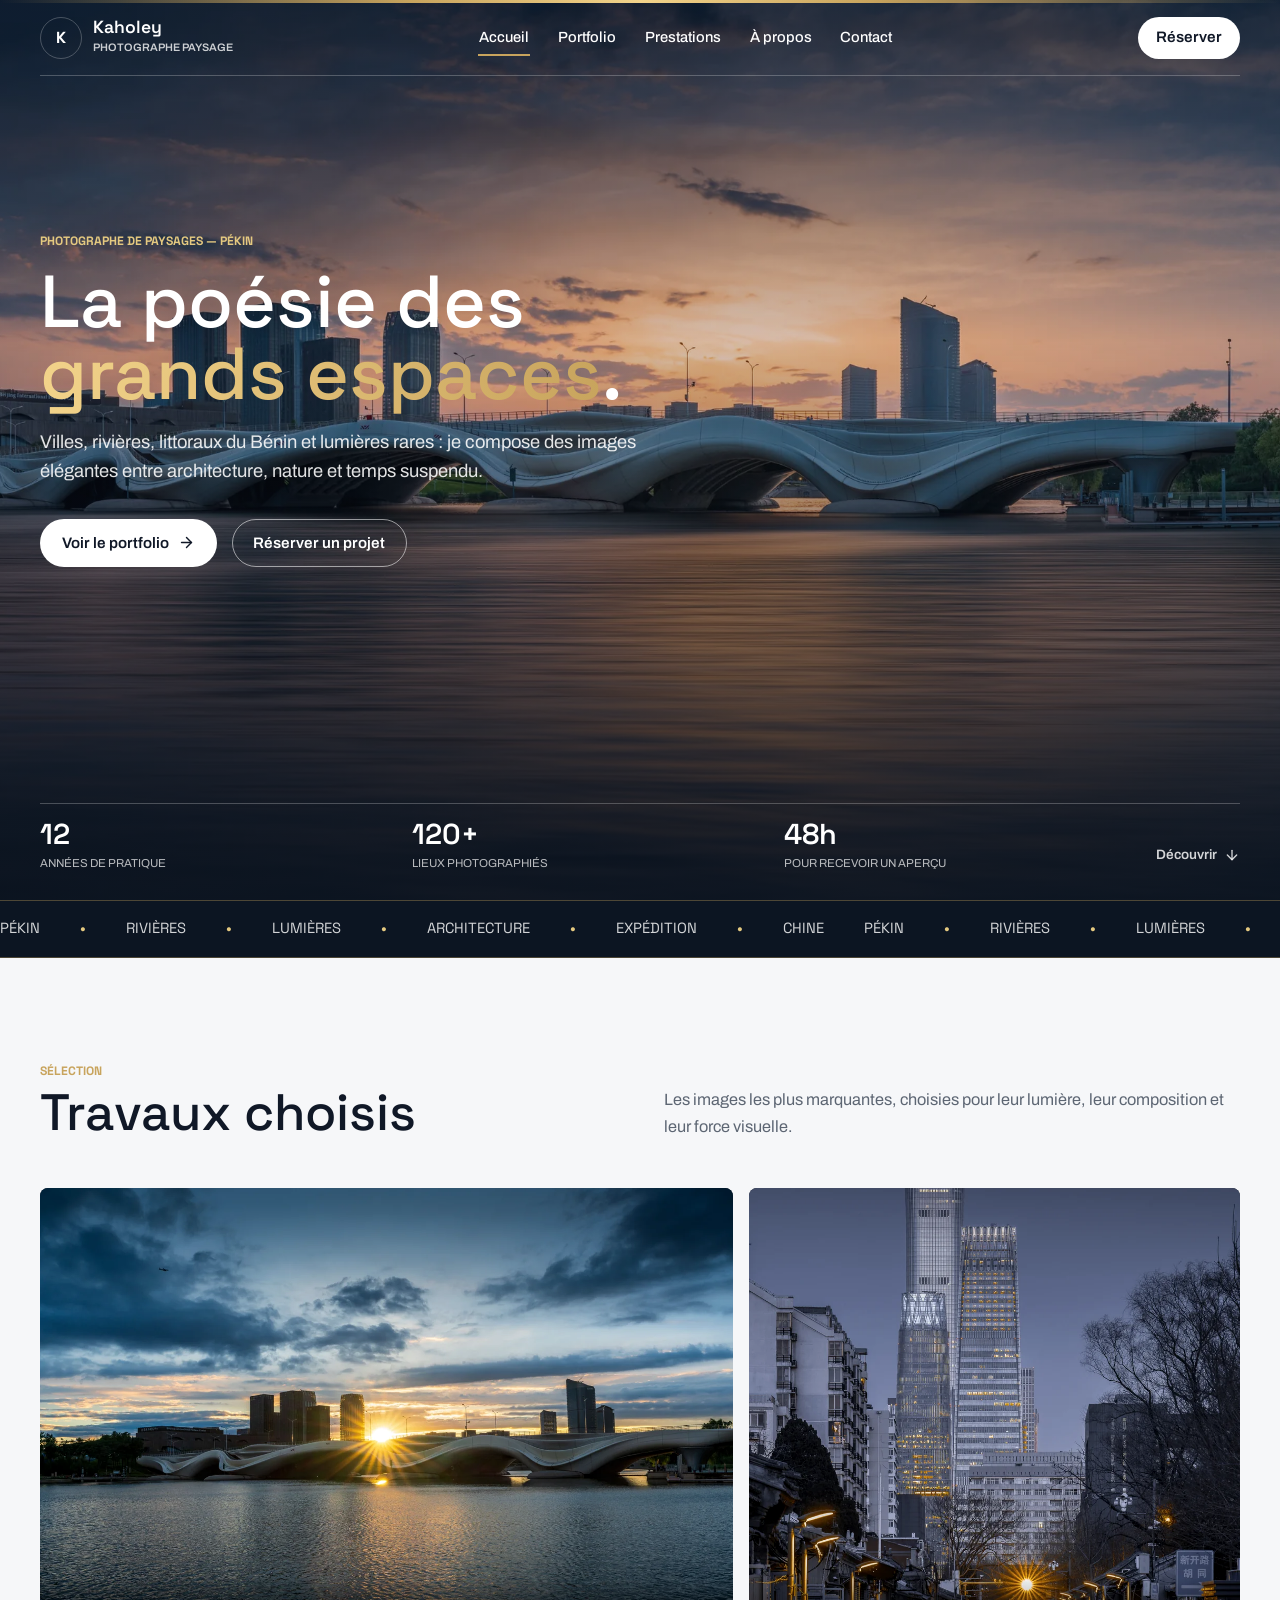
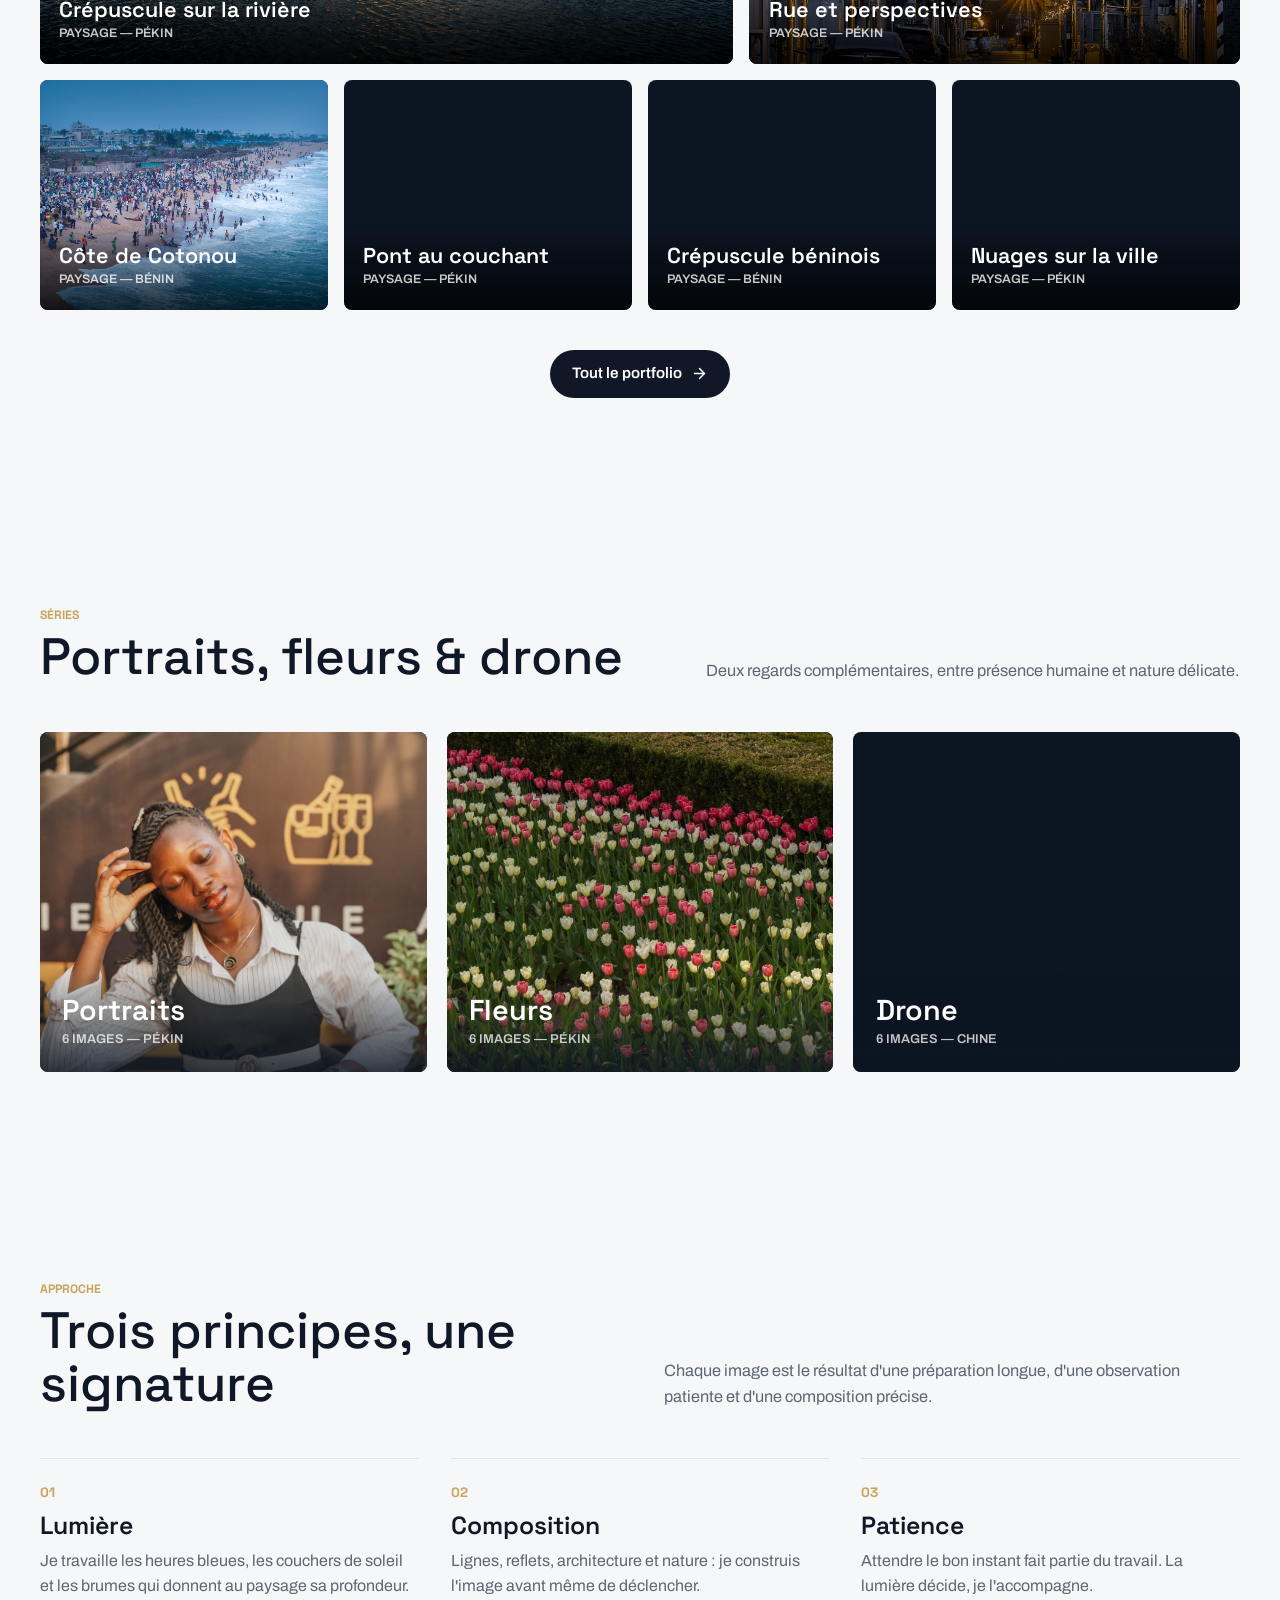
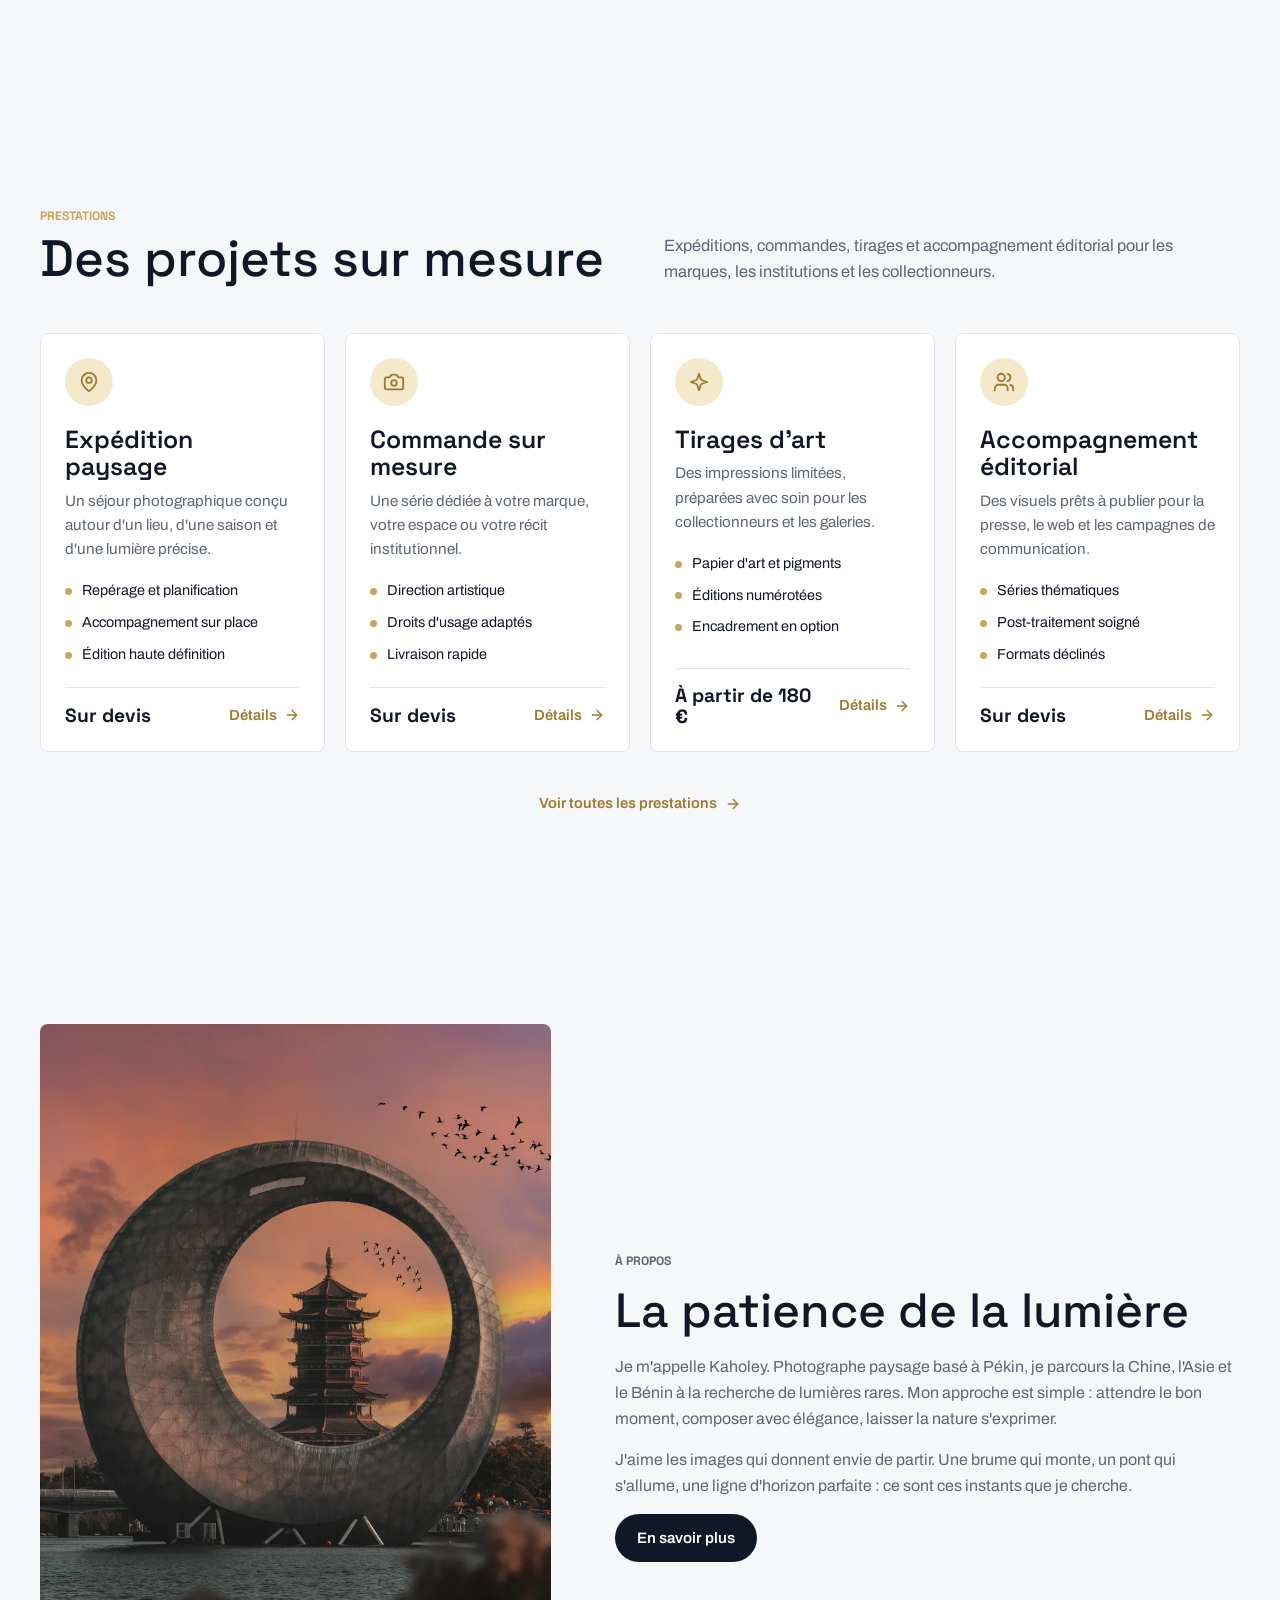
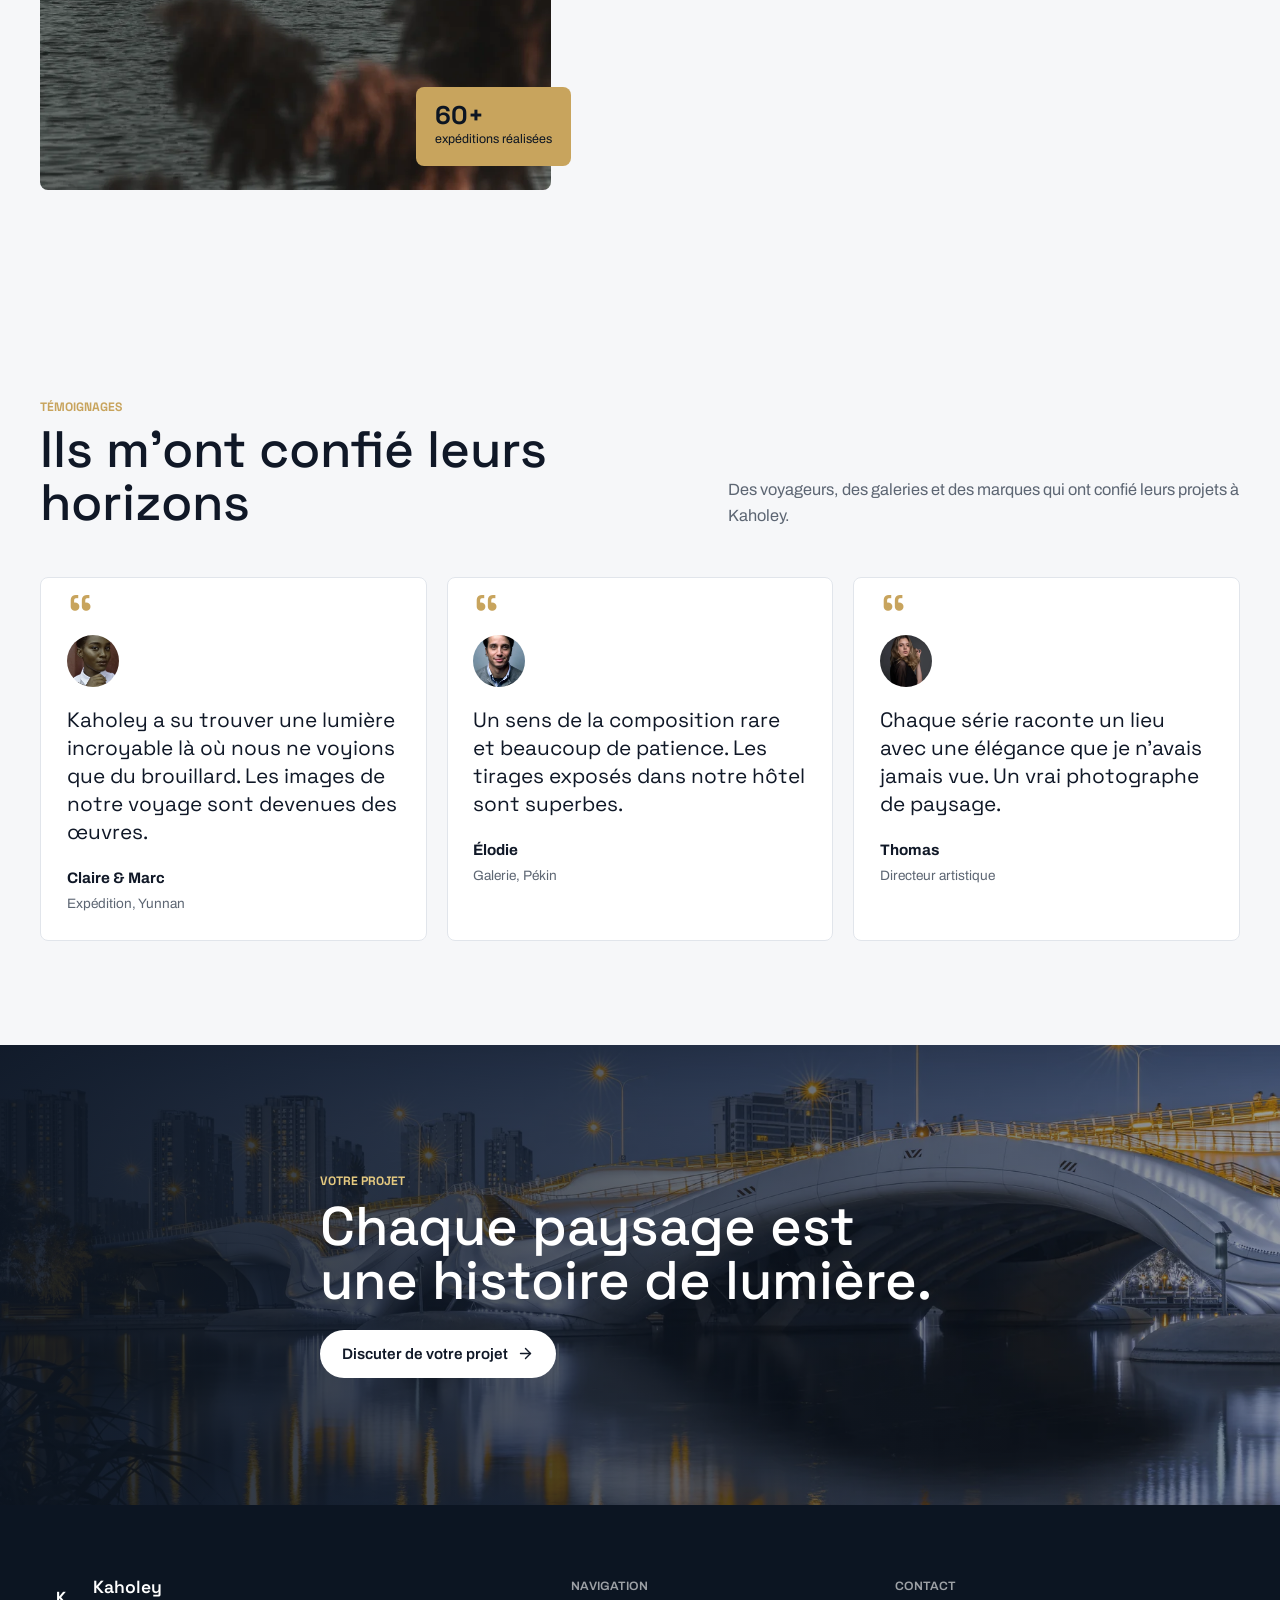
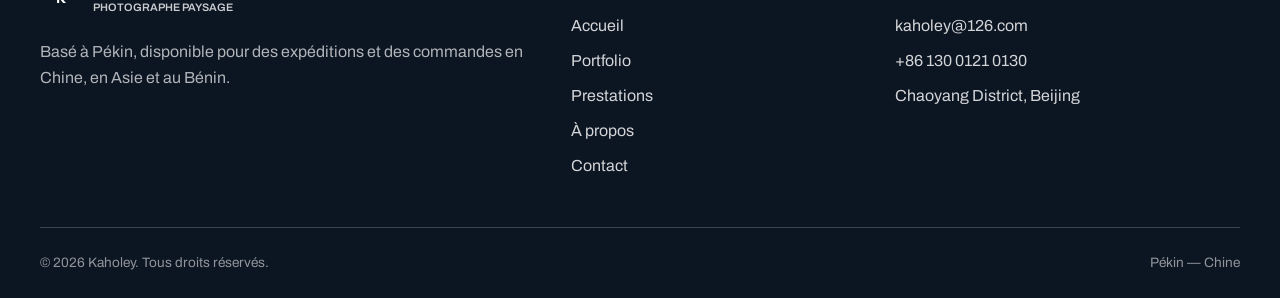
==== index.html @ 2dc23065 "Initial commit: site portfolio Kaholey" ====
<!doctype html>
<html lang="fr">
<head>
  <meta charset="utf-8">
  <meta name="viewport" content="width=device-width, initial-scale=1">
  <meta name="theme-color" content="#121211">
  <title>Kaholey — Photographe | Paysages, portraits, fleurs &amp; drone</title>
  <meta name="description" content="Portfolio de Kaholey, photographe paysage basé à Pékin : villes, rivières, littoraux du Bénin et lumières rares.">
  <meta property="og:title" content="Kaholey — Photographe paysage">
  <meta property="og:description" content="Villes, rivières, ponts et grands espaces : une approche élégante et moderne du paysage.">
  <meta property="og:type" content="website">
  <meta property="og:url" content="https://kaholey.netlify.app/">
  <meta property="og:image" content="assets/images/kaholey-hero.webp">
  <link rel="canonical" href="https://kaholey.netlify.app/">
  <link rel="icon" href="assets/favicon.svg" type="image/svg+xml">
  <link rel="preconnect" href="https://fonts.googleapis.com">
  <link rel="preconnect" href="https://fonts.gstatic.com" crossorigin>
  <link href="https://fonts.googleapis.com/css2?family=Archivo:wght@400;500;600;700&amp;family=Space+Grotesk:wght@400;500;600;700&amp;display=swap" rel="stylesheet">
  <link rel="stylesheet" href="css/style.css">
  <script src="js/main.js" defer></script>
  <script type="application/ld+json">
  {
    "@context": "https://schema.org",
    "@type": "Person",
    "name": "Kaholey",
    "url": "https://kaholey.netlify.app/",
    "jobTitle": "Photographe paysage",
    "email": "kaholey@126.com",
    "address": {
      "@type": "PostalAddress",
      "addressLocality": "Beijing",
      "addressCountry": "CN"
    }
  }
  </script>
</head>
<body>
  <a class="skip-link" href="#contenu">Aller au contenu</a>

  <header class="site-header" id="site-header">
    <div class="container header-inner">
      <a class="brand" href="index.html" aria-label="Kaholey, retour à l'accueil">
        <span class="brand-mark" aria-hidden="true">K</span>
        <span class="brand-text">
          <strong>Kaholey</strong>
          <small>Photographe paysage</small>
        </span>
      </a>
      <nav class="site-nav" id="site-nav" aria-label="Navigation principale">
        <a href="index.html" class="is-active" aria-current="page">Accueil</a>
        <a href="portfolio.html">Portfolio</a>
        <a href="services.html">Prestations</a>
        <a href="a-propos.html">À propos</a>
        <a href="contact.html">Contact</a>
      </nav>
      <div class="header-actions">
        <a class="btn btn-light btn-small header-cta" href="contact.html">Réserver</a>
        <button class="nav-toggle" id="nav-toggle" aria-expanded="false" aria-controls="site-nav" aria-label="Ouvrir le menu">
          <svg class="icon icon-menu" aria-hidden="true"><use href="assets/icons.svg#icon-menu"></use></svg>
          <svg class="icon icon-close" aria-hidden="true"><use href="assets/icons.svg#icon-close"></use></svg>
        </button>
      </div>
    </div>
  </header>

  <main id="contenu">
    <section class="hero" id="accueil" aria-labelledby="hero-title">
      <div class="hero-media">
        <img src="assets/images/kaholey-hero.webp" alt="Panorama de Pékin au coucher du soleil" width="2400" height="1274" fetchpriority="high">
      </div>
      <div class="hero-scrim" aria-hidden="true"></div>
      <div class="container hero-content">
        <p class="eyebrow eyebrow-light">Photographe de paysages — Pékin</p>
        <h1 id="hero-title">La poésie des <em><span id="hero-rotator">grands espaces</span></em>.</h1>
        <p class="hero-lead">Villes, rivières, littoraux du Bénin et lumières rares : je compose des images élégantes entre architecture, nature et temps suspendu.</p>
        <div class="hero-actions">
          <a class="btn btn-light" href="portfolio.html">
            Voir le portfolio
            <svg class="icon" aria-hidden="true"><use href="assets/icons.svg#icon-arrow-right"></use></svg>
          </a>
          <a class="btn btn-ghost" href="contact.html">Réserver un projet</a>
        </div>
      </div>
      <div class="hero-footer container">
        <div class="hero-stat">
          <strong data-count="12">12</strong>
          <span>années de pratique</span>
        </div>
        <div class="hero-stat">
          <strong data-count="120" data-suffix="+">120+</strong>
          <span>lieux photographiés</span>
        </div>
        <div class="hero-stat">
          <strong data-count="48" data-suffix="h">48h</strong>
          <span>pour recevoir un aperçu</span>
        </div>
        <a class="hero-scroll" href="#selection">
          Découvrir
          <svg class="icon" aria-hidden="true"><use href="assets/icons.svg#icon-arrow-down"></use></svg>
        </a>
      </div>
    </section>

    <section class="marquee" aria-hidden="true">
      <div class="marquee-track">
        <span>Pékin <b>•</b> Rivières <b>•</b> Lumières <b>•</b> Architecture <b>•</b> Expédition <b>•</b> Chine</span>
        <span>Pékin <b>•</b> Rivières <b>•</b> Lumières <b>•</b> Architecture <b>•</b> Expédition <b>•</b> Chine</span>
      </div>
    </section>

    <section class="section" id="selection" aria-labelledby="selection-title">
      <div class="container section-head" data-reveal>
        <div>
          <p class="eyebrow">Sélection</p>
          <h2 id="selection-title">Travaux choisis</h2>
        </div>
        <p class="section-intro">Les images les plus marquantes, choisies pour leur lumière, leur composition et leur force visuelle.</p>
      </div>
      <div class="container home-gallery" data-reveal>
        <a class="home-gallery-card home-gallery-card--wide" href="portfolio.html">
          <img src="assets/images/kaholey-01.webp" alt="Rivière de Pékin au coucher du soleil" width="1400" height="933" loading="lazy" decoding="async">
          <span class="featured-overlay">
            <strong>Crépuscule sur la rivière</strong>
            <small>Paysage — Pékin</small>
          </span>
        </a>
        <a class="home-gallery-card home-gallery-card--tall" href="portfolio.html">
          <img src="assets/images/kaholey-11.webp" alt="Rue de Pékin avec perspectives verticales" width="933" height="1400" loading="lazy" decoding="async">
          <span class="featured-overlay">
            <strong>Rue et perspectives</strong>
            <small>Paysage — Pékin</small>
          </span>
        </a>
        <a class="home-gallery-card home-gallery-card--half" href="portfolio.html">
          <img src="assets/images/benin-01.webp" alt="Côte de Cotonou vue du ciel" width="1600" height="900" loading="lazy" decoding="async">
          <span class="featured-overlay">
            <strong>Côte de Cotonou</strong>
            <small>Paysage — Bénin</small>
          </span>
        </a>
        <a class="home-gallery-card home-gallery-card--half" href="portfolio.html">
          <img src="assets/images/kaholey-04.webp" alt="Pont au-dessus de l'eau au couchant" width="1400" height="823" loading="lazy" decoding="async">
          <span class="featured-overlay">
            <strong>Pont au couchant</strong>
            <small>Paysage — Pékin</small>
          </span>
        </a>
        <a class="home-gallery-card home-gallery-card--half" href="portfolio.html">
          <img src="assets/images/benin-03.webp" alt="Crépuscule doré au-dessus du Bénin" width="1400" height="1048" loading="lazy" decoding="async">
          <span class="featured-overlay">
            <strong>Crépuscule béninois</strong>
            <small>Paysage — Bénin</small>
          </span>
        </a>
        <a class="home-gallery-card home-gallery-card--half" href="portfolio.html">
          <img src="assets/images/kaholey-03.webp" alt="Gratte-ciel et ciel nuageux à Pékin" width="1400" height="788" loading="lazy" decoding="async">
          <span class="featured-overlay">
            <strong>Nuages sur la ville</strong>
            <small>Paysage — Pékin</small>
          </span>
        </a>
      </div>
      <div class="container section-cta" data-reveal>
        <a class="btn btn-dark" href="portfolio.html">
          Tout le portfolio
          <svg class="icon" aria-hidden="true"><use href="assets/icons.svg#icon-arrow-right"></use></svg>
        </a>
      </div>
    </section>

    <section class="section" aria-labelledby="series-title">
      <div class="container section-head" data-reveal>
        <div>
          <p class="eyebrow">Séries</p>
          <h2 id="series-title">Portraits, fleurs &amp; drone</h2>
        </div>
        <p class="section-intro">Deux regards complémentaires, entre présence humaine et nature délicate.</p>
      </div>
      <div class="container series-grid" data-reveal>
        <a class="series-card" href="portfolio.html?filter=portrait">
          <img src="assets/images/portrait-01.webp" alt="Portrait féminin dans une lumière dorée" width="800" height="1200" loading="lazy" decoding="async">
          <span class="series-overlay">
            <strong>Portraits</strong>
            <small>6 images — Pékin</small>
          </span>
        </a>
        <a class="series-card" href="portfolio.html?filter=fleur">
          <img src="assets/images/fleur-01.webp" alt="Fleur en contre-jour dans une lumière chaude" width="1400" height="933" loading="lazy" decoding="async">
          <span class="series-overlay">
            <strong>Fleurs</strong>
            <small>6 images — Pékin</small>
          </span>
        </a>
        <a class="series-card" href="portfolio.html?filter=drone">
          <img src="assets/images/drone-01.webp" alt="Vue aérienne d'une ville chinoise" width="1800" height="900" loading="lazy" decoding="async">
          <span class="series-overlay">
            <strong>Drone</strong>
            <small>6 images — Chine</small>
          </span>
        </a>
      </div>
    </section>

    <section class="section" aria-labelledby="approach-title">
      <div class="container section-head" data-reveal>
        <div>
          <p class="eyebrow">Approche</p>
          <h2 id="approach-title">Trois principes, une signature</h2>
        </div>
        <p class="section-intro">Chaque image est le résultat d'une préparation longue, d'une observation patiente et d'une composition précise.</p>
      </div>
      <div class="container principles-grid" data-reveal>
        <article class="principle">
          <span>01</span>
          <h3>Lumière</h3>
          <p>Je travaille les heures bleues, les couchers de soleil et les brumes qui donnent au paysage sa profondeur.</p>
        </article>
        <article class="principle">
          <span>02</span>
          <h3>Composition</h3>
          <p>Lignes, reflets, architecture et nature : je construis l'image avant même de déclencher.</p>
        </article>
        <article class="principle">
          <span>03</span>
          <h3>Patience</h3>
          <p>Attendre le bon instant fait partie du travail. La lumière décide, je l'accompagne.</p>
        </article>
      </div>
    </section>

    <section class="section" id="services" aria-labelledby="services-title">
      <div class="container section-head" data-reveal>
        <div>
          <p class="eyebrow">Prestations</p>
          <h2 id="services-title">Des projets sur mesure</h2>
        </div>
        <p class="section-intro">Expéditions, commandes, tirages et accompagnement éditorial pour les marques, les institutions et les collectionneurs.</p>
      </div>
      <div class="container service-grid" data-reveal>
        <article class="service-card">
          <div class="service-icon" aria-hidden="true">
            <svg class="icon"><use href="assets/icons.svg#icon-map-pin"></use></svg>
          </div>
          <h3>Expédition paysage</h3>
          <p>Un séjour photographique conçu autour d'un lieu, d'une saison et d'une lumière précise.</p>
          <ul class="service-list">
            <li>Repérage et planification</li>
            <li>Accompagnement sur place</li>
            <li>Édition haute définition</li>
          </ul>
          <div class="service-footer">
            <span class="service-price"><strong>Sur devis</strong></span>
            <a class="text-link" href="services.html">Détails <svg class="icon" aria-hidden="true"><use href="assets/icons.svg#icon-arrow-right"></use></svg></a>
          </div>
        </article>
        <article class="service-card">
          <div class="service-icon" aria-hidden="true">
            <svg class="icon"><use href="assets/icons.svg#icon-camera"></use></svg>
          </div>
          <h3>Commande sur mesure</h3>
          <p>Une série dédiée à votre marque, votre espace ou votre récit institutionnel.</p>
          <ul class="service-list">
            <li>Direction artistique</li>
            <li>Droits d'usage adaptés</li>
            <li>Livraison rapide</li>
          </ul>
          <div class="service-footer">
            <span class="service-price"><strong>Sur devis</strong></span>
            <a class="text-link" href="services.html">Détails <svg class="icon" aria-hidden="true"><use href="assets/icons.svg#icon-arrow-right"></use></svg></a>
          </div>
        </article>
        <article class="service-card">
          <div class="service-icon" aria-hidden="true">
            <svg class="icon"><use href="assets/icons.svg#icon-sparkles"></use></svg>
          </div>
          <h3>Tirages d'art</h3>
          <p>Des impressions limitées, préparées avec soin pour les collectionneurs et les galeries.</p>
          <ul class="service-list">
            <li>Papier d'art et pigments</li>
            <li>Éditions numérotées</li>
            <li>Encadrement en option</li>
          </ul>
          <div class="service-footer">
            <span class="service-price"><strong>À partir de 180 €</strong></span>
            <a class="text-link" href="services.html">Détails <svg class="icon" aria-hidden="true"><use href="assets/icons.svg#icon-arrow-right"></use></svg></a>
          </div>
        </article>
        <article class="service-card">
          <div class="service-icon" aria-hidden="true">
            <svg class="icon"><use href="assets/icons.svg#icon-users"></use></svg>
          </div>
          <h3>Accompagnement éditorial</h3>
          <p>Des visuels prêts à publier pour la presse, le web et les campagnes de communication.</p>
          <ul class="service-list">
            <li>Séries thématiques</li>
            <li>Post-traitement soigné</li>
            <li>Formats déclinés</li>
          </ul>
          <div class="service-footer">
            <span class="service-price"><strong>Sur devis</strong></span>
            <a class="text-link" href="services.html">Détails <svg class="icon" aria-hidden="true"><use href="assets/icons.svg#icon-arrow-right"></use></svg></a>
          </div>
        </article>
      </div>
      <div class="container section-cta" data-reveal>
        <a class="text-link" href="services.html">Voir toutes les prestations <svg class="icon" aria-hidden="true"><use href="assets/icons.svg#icon-arrow-right"></use></svg></a>
      </div>
    </section>

    <section class="section" id="apropos" aria-labelledby="about-title">
      <div class="container about-grid">
        <div class="about-media" data-reveal>
          <img src="assets/images/kaholey-about.webp" alt="Ligne d'eau au coucher du soleil" width="800" height="1200" loading="lazy" decoding="async">
          <div class="about-badge">
            <strong data-count="60" data-suffix="+">60+</strong>
            <span>expéditions réalisées</span>
          </div>
        </div>
        <div class="about-copy" data-reveal>
          <p class="eyebrow">À propos</p>
          <h2 id="about-title">La patience de la lumière</h2>
          <p>Je m'appelle Kaholey. Photographe paysage basé à Pékin, je parcours la Chine, l'Asie et le Bénin à la recherche de lumières rares. Mon approche est simple : attendre le bon moment, composer avec élégance, laisser la nature s'exprimer.</p>
          <p>J'aime les images qui donnent envie de partir. Une brume qui monte, un pont qui s'allume, une ligne d'horizon parfaite : ce sont ces instants que je cherche.</p>
          <a class="btn btn-dark" href="a-propos.html">En savoir plus</a>
        </div>
      </div>
    </section>

    <section class="section" id="temoignages" aria-labelledby="testimonials-title">
      <div class="container section-head" data-reveal>
        <div>
          <p class="eyebrow">Témoignages</p>
          <h2 id="testimonials-title">Ils m'ont confié leurs horizons</h2>
        </div>
        <p class="section-intro">Des voyageurs, des galeries et des marques qui ont confié leurs projets à Kaholey.</p>
      </div>
      <div class="container testimonial-grid" data-reveal>
        <figure class="testimonial-card">
          <img class="testimonial-avatar" src="assets/images/client-1.webp" alt="Portrait de Claire" width="400" height="600" loading="lazy" decoding="async">
          <blockquote>Kaholey a su trouver une lumière incroyable là où nous ne voyions que du brouillard. Les images de notre voyage sont devenues des œuvres.</blockquote>
          <figcaption>
            <strong>Claire &amp; Marc</strong>
            <span>Expédition, Yunnan</span>
          </figcaption>
        </figure>
        <figure class="testimonial-card">
          <img class="testimonial-avatar" src="assets/images/client-2.webp" alt="Portrait d'Élodie" width="400" height="600" loading="lazy" decoding="async">
          <blockquote>Un sens de la composition rare et beaucoup de patience. Les tirages exposés dans notre hôtel sont superbes.</blockquote>
          <figcaption>
            <strong>Élodie</strong>
            <span>Galerie, Pékin</span>
          </figcaption>
        </figure>
        <figure class="testimonial-card">
          <img class="testimonial-avatar" src="assets/images/client-3.webp" alt="Portrait de Thomas" width="400" height="600" loading="lazy" decoding="async">
          <blockquote>Chaque série raconte un lieu avec une élégance que je n'avais jamais vue. Un vrai photographe de paysage.</blockquote>
          <figcaption>
            <strong>Thomas</strong>
            <span>Directeur artistique</span>
          </figcaption>
        </figure>
      </div>
    </section>

    <section class="cta-band" aria-labelledby="cta-title">
      <img src="assets/images/kaholey-cta.webp" alt="" width="1800" height="1012" loading="lazy" decoding="async">
      <div class="cta-scrim" aria-hidden="true"></div>
      <div class="container cta-content" data-reveal>
        <p class="eyebrow eyebrow-light">Votre projet</p>
        <h2 id="cta-title">Chaque paysage est une histoire de lumière.</h2>
        <a class="btn btn-light" href="contact.html">
          Discuter de votre projet
          <svg class="icon" aria-hidden="true"><use href="assets/icons.svg#icon-arrow-right"></use></svg>
        </a>
      </div>
    </section>
  </main>

  <footer class="site-footer">
    <div class="container footer-grid">
      <div class="footer-brand">
        <a class="brand" href="index.html" aria-label="Kaholey, retour à l'accueil">
          <span class="brand-mark" aria-hidden="true">K</span>
          <span class="brand-text">
            <strong>Kaholey</strong>
            <small>Photographe paysage</small>
          </span>
        </a>
        <p>Basé à Pékin, disponible pour des expéditions et des commandes en Chine, en Asie et au Bénin.</p>
      </div>
      <nav class="footer-nav" aria-label="Navigation du pied de page">
        <p class="footer-heading">Navigation</p>
        <ul class="footer-links">
          <li><a href="index.html">Accueil</a></li>
          <li><a href="portfolio.html">Portfolio</a></li>
          <li><a href="services.html">Prestations</a></li>
          <li><a href="a-propos.html">À propos</a></li>
          <li><a href="contact.html">Contact</a></li>
        </ul>
      </nav>
      <div>
        <p class="footer-heading">Contact</p>
        <ul class="footer-contact-list">
          <li><a href="mailto:kaholey@126.com">kaholey@126.com</a></li>
          <li><a href="tel:+8613001210130">+86 130 0121 0130</a></li>
          <li>Chaoyang District, Beijing</li>
        </ul>
      </div>
    </div>
    <div class="container footer-bottom">
      <span>© 2026 Kaholey. Tous droits réservés.</span>
      <span>Pékin — Chine</span>
    </div>
  </footer>
</body>
</html>
---- css/style.css ----
:root {
  --bg: #F6F7F9;
  --surface: #FFFFFF;
  --ink: #101827;
  --muted: #5D6673;
  --line: #E1E5EB;
  --accent: #C8A45D;
  --accent-dark: #9E7B32;
  --accent-soft: #F4E9CB;
  --warm: #C2603F;
  --dark: #0C1522;
  --dark-soft: #162338;
  --white: #FFFFFF;
  --font-body: "Archivo", -apple-system, BlinkMacSystemFont, "Segoe UI", sans-serif;
  --font-display: "Space Grotesk", "Archivo", sans-serif;
  --radius: 8px;
  --shadow-sm: 0 1px 2px rgba(12, 21, 34, 0.08);
  --shadow-lg: 0 28px 70px rgba(12, 21, 34, 0.24);
  --header-height: 76px;
  --container: 1200px;
}

*,
*::before,
*::after {
  box-sizing: border-box;
}

html {
  scroll-behavior: smooth;
  scroll-padding-top: calc(var(--header-height) + 14px);
}

body {
  margin: 0;
  background: var(--bg);
  color: var(--ink);
  font-family: var(--font-body);
  font-size: 16px;
  line-height: 1.6;
  -webkit-font-smoothing: antialiased;
  text-rendering: optimizeLegibility;
}

img {
  display: block;
  max-width: 100%;
}

a {
  color: inherit;
  text-decoration: none;
}

button {
  font: inherit;
  cursor: pointer;
}

::selection {
  background: var(--accent);
  color: var(--white);
}

:focus-visible {
  outline: 3px solid var(--accent);
  outline-offset: 3px;
}

.svg-sprite {
  position: absolute;
  width: 0;
  height: 0;
  overflow: hidden;
}

.skip-link {
  position: fixed;
  top: 1rem;
  left: 1rem;
  z-index: 2000;
  padding: 0.75rem 1.1rem;
  border-radius: 6px;
  background: var(--ink);
  color: var(--white);
  transform: translateY(-220%);
  transition: transform 180ms ease;
}

.skip-link:focus {
  transform: translateY(0);
}

.sr-only {
  position: absolute;
  width: 1px;
  height: 1px;
  padding: 0;
  margin: -1px;
  overflow: hidden;
  clip: rect(0, 0, 0, 0);
  white-space: nowrap;
  border: 0;
}

.scroll-progress {
  position: fixed;
  top: 0;
  right: 0;
  left: 0;
  z-index: 1500;
  height: 3px;
  background: linear-gradient(90deg, #C8A45D, #F2D38A);
  transform: scaleX(0);
  transform-origin: 0 50%;
}

.container {
  width: min(100% - 2.5rem, var(--container));
  margin-inline: auto;
}

.icon {
  width: 18px;
  height: 18px;
  flex: none;
}

.btn {
  display: inline-flex;
  align-items: center;
  justify-content: center;
  gap: 0.6rem;
  min-height: 48px;
  padding: 0.7rem 1.3rem;
  border: 1px solid transparent;
  border-radius: 999px;
  background: transparent;
  color: var(--ink);
  font-weight: 600;
  font-size: 0.95rem;
  line-height: 1.2;
  transition: background 180ms ease, border-color 180ms ease, color 180ms ease, transform 180ms ease, box-shadow 180ms ease;
}

.btn .icon {
  width: 17px;
  height: 17px;
}

.btn:hover {
  transform: translateY(-1px);
}

.btn-primary {
  position: relative;
  overflow: hidden;
  background: var(--accent);
  color: var(--dark);
}

.btn-primary:hover {
  background: var(--accent-dark);
  color: var(--dark);
  box-shadow: var(--shadow-sm);
}

.btn-primary::after {
  content: "";
  position: absolute;
  top: 0;
  bottom: 0;
  left: -60%;
  width: 45%;
  background: linear-gradient(105deg, transparent, rgba(255, 255, 255, 0.42), transparent);
  transform: skewX(-20deg);
  animation: shimmer 3.4s ease-in-out infinite;
}

@keyframes shimmer {
  0%,
  55% {
    left: -60%;
  }
  100% {
    left: 140%;
  }
}

.btn-dark {
  background: var(--ink);
  color: var(--white);
}

.btn-dark:hover {
  background: var(--dark-soft);
}

.btn-light {
  background: var(--white);
  color: var(--ink);
}

.btn-light:hover {
  box-shadow: var(--shadow-sm);
}

.btn-ghost {
  border-color: rgba(255, 255, 255, 0.55);
  color: var(--white);
}

.btn-ghost:hover {
  background: rgba(255, 255, 255, 0.12);
  border-color: rgba(255, 255, 255, 0.9);
}

.btn-small {
  min-height: 42px;
  padding: 0.52rem 1.05rem;
}

.btn-block {
  width: 100%;
}

.text-link {
  display: inline-flex;
  align-items: center;
  gap: 0.45rem;
  color: var(--accent-dark);
  font-weight: 600;
  font-size: 0.92rem;
  white-space: nowrap;
}

.text-link .icon {
  width: 16px;
  height: 16px;
  transition: transform 180ms ease;
}

.text-link:hover .icon {
  transform: translateX(3px);
}

.eyebrow {
  margin: 0;
  color: var(--accent);
  font-family: var(--font-display);
  font-size: 0.76rem;
  font-weight: 700;
  letter-spacing: 0;
  text-transform: uppercase;
}

.eyebrow-light {
  color: #E4C980;
}

.section {
  padding: 6.5rem 0;
}

.section-head {
  display: flex;
  align-items: end;
  justify-content: space-between;
  gap: 2.5rem;
  margin-bottom: 3rem;
}

.section-head h2,
.page-hero h1 {
  margin: 0.4rem 0 0;
  font-family: var(--font-display);
  font-size: 3.2rem;
  font-weight: 500;
  line-height: 1.02;
  letter-spacing: 0;
}

.section-intro {
  max-width: 36rem;
  margin: 0;
  color: var(--muted);
  font-size: 1.02rem;
}

.site-header {
  --header-bg: transparent;
  --header-fg: var(--white);
  --header-line: rgba(255, 255, 255, 0.24);
  position: fixed;
  inset: 0 0 auto;
  z-index: 1000;
  background: var(--header-bg);
  transition: background 220ms ease, box-shadow 220ms ease;
}

.site-header.is-scrolled,
.site-header.menu-open {
  --header-bg: rgba(255, 255, 255, 0.96);
  --header-fg: var(--ink);
  --header-line: var(--line);
  box-shadow: var(--shadow-sm);
}

.header-inner {
  display: flex;
  align-items: center;
  justify-content: space-between;
  gap: 1.25rem;
  min-height: var(--header-height);
  border-bottom: 1px solid var(--header-line);
}

.brand {
  display: inline-flex;
  align-items: center;
  gap: 0.7rem;
  color: var(--header-fg);
}

.brand-mark {
  display: grid;
  place-items: center;
  width: 42px;
  height: 42px;
  border: 1px solid var(--header-line);
  border-radius: 50%;
  font-family: var(--font-display);
  font-size: 1rem;
  font-weight: 700;
  line-height: 1;
}

.brand-text {
  display: grid;
  gap: 0.15rem;
}

.brand-text strong {
  font-family: var(--font-display);
  font-size: 1.1rem;
  font-weight: 600;
  line-height: 1;
}

.brand-text small {
  font-size: 0.68rem;
  font-weight: 600;
  letter-spacing: 0;
  text-transform: uppercase;
  opacity: 0.78;
}

.site-nav {
  display: flex;
  align-items: center;
  gap: 1.7rem;
}

.site-nav a {
  position: relative;
  padding: 0.45rem 0.05rem;
  color: var(--header-fg);
  font-size: 0.92rem;
  font-weight: 500;
  transition: color 180ms ease;
}

.site-nav a::after {
  content: "";
  position: absolute;
  right: 0;
  bottom: 0;
  left: 0;
  height: 2px;
  background: var(--accent);
  transform: scaleX(0);
  transform-origin: left;
  transition: transform 180ms ease;
}

.site-nav a:hover::after,
.site-nav a.is-active::after {
  transform: scaleX(1);
}

.header-actions {
  display: flex;
  align-items: center;
  gap: 0.75rem;
}

.nav-toggle {
  display: none;
  place-items: center;
  width: 44px;
  height: 44px;
  border: 1px solid var(--header-line);
  border-radius: 50%;
  background: transparent;
  color: var(--header-fg);
}

.nav-toggle .icon {
  width: 20px;
  height: 20px;
}

.nav-toggle .icon-close {
  display: none;
}

.menu-open .nav-toggle .icon-menu {
  display: none;
}

.menu-open .nav-toggle .icon-close {
  display: block;
}

.hero {
  position: relative;
  display: flex;
  min-height: 100svh;
  flex-direction: column;
  isolation: isolate;
  overflow: hidden;
  background: var(--dark);
  color: var(--white);
}

.hero::before,
.page-hero::before {
  content: "";
  position: absolute;
  top: 0;
  right: 0;
  left: 0;
  z-index: 3;
  height: 3px;
  background: linear-gradient(90deg, transparent, #C8A45D 32%, #F2D38A 50%, #C8A45D 68%, transparent);
}

.hero::after,
.page-hero::after {
  content: "";
  position: absolute;
  top: -20%;
  bottom: -20%;
  left: -35%;
  z-index: 2;
  width: 22%;
  background: linear-gradient(90deg, transparent, rgba(255, 255, 255, 0.09), transparent);
  transform: skewX(-20deg);
  pointer-events: none;
  animation: sweep 9s ease-in-out infinite;
}

@keyframes sweep {
  0%,
  55% {
    left: -35%;
  }
  100% {
    left: 130%;
  }
}

.hero-media,
.hero-scrim {
  position: absolute;
  inset: 0;
}

.hero-media img {
  width: 100%;
  height: 100%;
  object-fit: cover;
  object-position: center 45%;
}

.hero-scrim {
  background: linear-gradient(180deg, rgba(12, 21, 34, 0.62), rgba(12, 21, 34, 0.16) 38%, rgba(12, 21, 34, 0.86));
}

.hero-content {
  position: relative;
  z-index: 3;
  display: flex;
  flex: 1;
  flex-direction: column;
  justify-content: center;
  padding-top: calc(var(--header-height) + 2rem);
  padding-bottom: 7rem;
}

.hero-content .eyebrow {
  margin-bottom: 0.9rem;
}

.hero h1 {
  max-width: 14ch;
  margin: 0 0 1.1rem;
  font-family: var(--font-display);
  font-size: 4.6rem;
  font-weight: 500;
  line-height: 0.98;
  letter-spacing: 0;
}

.hero h1 em {
  background: linear-gradient(90deg, #F2D38A, #C8A45D);
  -webkit-background-clip: text;
  background-clip: text;
  color: transparent;
  font-style: normal;
}

.hero h1 em span {
  display: inline-block;
  transition: opacity 220ms ease;
}

.hero-lead {
  max-width: 38rem;
  margin: 0;
  color: rgba(255, 255, 255, 0.88);
  font-size: 1.15rem;
}

.hero-actions {
  display: flex;
  flex-wrap: wrap;
  gap: 0.9rem;
  margin-top: 2rem;
}

.hero-footer {
  position: relative;
  z-index: 3;
  display: grid;
  grid-template-columns: repeat(3, minmax(0, 1fr)) auto;
  align-items: end;
  gap: 1rem;
  padding-bottom: 1.75rem;
  border-top: 1px solid rgba(255, 255, 255, 0.24);
}

.hero-stat {
  padding-top: 1rem;
}

.hero-stat strong {
  display: block;
  font-family: var(--font-display);
  font-size: 1.8rem;
  font-weight: 600;
  line-height: 1;
}

.hero-stat span {
  display: block;
  margin-top: 0.3rem;
  color: rgba(255, 255, 255, 0.7);
  font-size: 0.72rem;
  letter-spacing: 0;
  text-transform: uppercase;
}

.hero-scroll {
  display: inline-flex;
  align-items: center;
  gap: 0.45rem;
  padding: 1rem 0 0.4rem;
  color: rgba(255, 255, 255, 0.82);
  font-size: 0.85rem;
  font-weight: 600;
}

.hero-scroll .icon {
  width: 16px;
  height: 16px;
}

.marquee {
  overflow: hidden;
  background: var(--dark);
  color: var(--white);
  border-block: 1px solid rgba(200, 164, 93, 0.35);
}

.marquee-track {
  display: flex;
  gap: 2.5rem;
  width: max-content;
  padding: 1rem 0;
  animation: marquee 30s linear infinite;
}

.marquee-track span {
  display: inline-flex;
  align-items: center;
  gap: 2.5rem;
  white-space: nowrap;
  color: rgba(255, 255, 255, 0.82);
  font-family: var(--font-display);
  font-size: 0.92rem;
  letter-spacing: 0;
  text-transform: uppercase;
}

.marquee-track b {
  color: #E4C980;
  font-weight: 600;
}

@keyframes marquee {
  to {
    transform: translateX(-50%);
  }
}

@media (prefers-reduced-motion: no-preference) {
  .hero-content > * {
    opacity: 0;
    animation: fadeUp 800ms cubic-bezier(0.2, 0.7, 0.2, 1) forwards;
  }

  .hero-content .eyebrow {
    animation-delay: 120ms;
  }

  .hero-content h1 {
    animation-delay: 220ms;
  }

  .hero-content .hero-lead {
    animation-delay: 320ms;
  }

  .hero-content .hero-actions {
    animation-delay: 420ms;
  }

  .hero-footer {
    opacity: 0;
    animation: fadeUp 800ms cubic-bezier(0.2, 0.7, 0.2, 1) 560ms forwards;
  }

  .page-hero-content > * {
    opacity: 0;
    animation: fadeUp 800ms cubic-bezier(0.2, 0.7, 0.2, 1) forwards;
  }

  .page-hero-content .eyebrow {
    animation-delay: 120ms;
  }

  .page-hero-content h1 {
    animation-delay: 220ms;
  }

  .page-hero-content p {
    animation-delay: 320ms;
  }

  @keyframes fadeUp {
    from {
      opacity: 0;
      transform: translateY(18px);
    }
    to {
      opacity: 1;
      transform: translateY(0);
    }
  }
}

.page-hero {
  position: relative;
  display: flex;
  min-height: 62svh;
  align-items: end;
  isolation: isolate;
  overflow: hidden;
  background: var(--dark);
  color: var(--white);
}

.page-hero-media,
.page-hero-scrim {
  position: absolute;
  inset: 0;
}

.page-hero-media img {
  width: 100%;
  height: 100%;
  object-fit: cover;
  object-position: center 40%;
}

.page-hero-scrim {
  background: linear-gradient(180deg, rgba(12, 21, 34, 0.58), rgba(12, 21, 34, 0.24) 42%, rgba(12, 21, 34, 0.9));
}

.page-hero-content {
  position: relative;
  z-index: 3;
  width: min(100% - 2.5rem, var(--container));
  margin-inline: auto;
  padding: calc(var(--header-height) + 3rem) 0 4rem;
}

.page-hero-content .eyebrow {
  margin-bottom: 0.75rem;
}

.page-hero h1 {
  max-width: 18ch;
  font-size: 4rem;
}

.page-hero p {
  max-width: 38rem;
  margin: 1rem 0 0;
  color: rgba(255, 255, 255, 0.82);
  font-size: 1.05rem;
}

.works-grid {
  columns: 3 280px;
  column-gap: 1.25rem;
}

.work-card {
  position: relative;
  display: block;
  width: 100%;
  margin: 0 0 1.25rem;
  padding: 0;
  overflow: hidden;
  break-inside: avoid;
  border: 0;
  border-radius: var(--radius);
  background: var(--dark);
  text-align: left;
}

.work-card img {
  width: 100%;
  height: auto;
  transition: transform 420ms ease, filter 420ms ease;
  filter: saturate(0.92) contrast(1.02);
}

.work-card::after,
.featured-card::after,
.home-gallery-card::after {
  content: "";
  position: absolute;
  inset: 0;
  z-index: 2;
  border: 1px solid transparent;
  border-radius: inherit;
  pointer-events: none;
  transition: border-color 220ms ease;
}

.work-card:hover::after,
.featured-card:hover::after,
.home-gallery-card:hover::after {
  border-color: rgba(200, 164, 93, 0.8);
}

.work-card:hover img,
.work-card:focus-visible img {
  transform: scale(1.045);
  filter: saturate(1.04) contrast(1.04);
}

.work-overlay {
  position: absolute;
  right: 0;
  bottom: 0;
  left: 0;
  display: flex;
  align-items: end;
  justify-content: space-between;
  gap: 1rem;
  padding: 1.2rem;
  background: linear-gradient(180deg, transparent, rgba(0, 0, 0, 0.76));
  color: var(--white);
  opacity: 0;
  transform: translateY(8px);
  transition: opacity 220ms ease, transform 220ms ease;
}

.work-card:hover .work-overlay,
.work-card:focus-visible .work-overlay {
  opacity: 1;
  transform: translateY(0);
}

.work-copy {
  display: grid;
  gap: 0.12rem;
}

.work-copy strong {
  font-family: var(--font-display);
  font-size: 1.25rem;
  font-weight: 600;
  line-height: 1.1;
}

.work-copy small {
  color: rgba(255, 255, 255, 0.78);
  font-size: 0.78rem;
  font-weight: 600;
  letter-spacing: 0;
  text-transform: uppercase;
}

.work-zoom {
  display: grid;
  place-items: center;
  width: 34px;
  height: 34px;
  border: 1px solid rgba(255, 255, 255, 0.5);
  border-radius: 50%;
  font-size: 1.25rem;
  line-height: 1;
}

.work-card.is-hidden {
  display: none;
}

.filter-bar {
  display: flex;
  flex-wrap: wrap;
  gap: 0.5rem;
  margin-bottom: 2rem;
}

.filter-btn {
  min-height: 44px;
  padding: 0.5rem 1.15rem;
  border: 1px solid var(--line);
  border-radius: 999px;
  background: var(--surface);
  color: var(--muted);
  font-size: 0.9rem;
  font-weight: 600;
  transition: background 180ms ease, border-color 180ms ease, color 180ms ease;
}

.filter-btn:hover {
  border-color: var(--accent);
  color: var(--accent-dark);
}

.filter-btn.is-active {
  border-color: var(--ink);
  background: var(--ink);
  color: var(--white);
}

.featured-grid {
  display: grid;
  grid-template-columns: repeat(6, minmax(0, 1fr));
  grid-auto-rows: 240px;
  gap: 1.25rem;
}

.featured-card {
  position: relative;
  display: block;
  overflow: hidden;
  border: 0;
  border-radius: var(--radius);
  padding: 0;
  background: var(--dark);
  color: var(--white);
  text-align: left;
  transition: transform 220ms ease;
  will-change: transform;
}

.featured-card img {
  width: 100%;
  height: 100%;
  object-fit: cover;
  transition: transform 420ms ease, filter 420ms ease;
  filter: saturate(0.92);
}

.featured-card:hover img,
.featured-card:focus-visible img {
  transform: scale(1.045);
  filter: saturate(1.04);
}

.featured-card--wide {
  grid-column: span 4;
}

.featured-card--tall {
  grid-row: span 2;
}

.featured-card--small {
  grid-column: span 2;
}

.featured-overlay {
  position: absolute;
  inset: auto 0 0;
  padding: 1.2rem;
  background: linear-gradient(180deg, transparent, rgba(0, 0, 0, 0.72));
}

.featured-overlay strong {
  display: block;
  font-family: var(--font-display);
  font-size: 1.35rem;
  font-weight: 600;
  line-height: 1.1;
}

.featured-overlay small {
  display: block;
  margin-top: 0.15rem;
  color: rgba(255, 255, 255, 0.78);
  font-size: 0.78rem;
  font-weight: 600;
  letter-spacing: 0;
  text-transform: uppercase;
}

.home-gallery {
  display: grid;
  grid-template-columns: repeat(12, minmax(0, 1fr));
  grid-auto-rows: 230px;
  gap: 1rem;
}

.home-gallery-card {
  position: relative;
  display: block;
  min-width: 0;
  overflow: hidden;
  border: 0;
  border-radius: var(--radius);
  padding: 0;
  background: var(--dark);
  color: var(--white);
  text-align: left;
}

.home-gallery-card img {
  position: absolute;
  inset: 0;
  width: 100%;
  height: 100%;
  object-fit: cover;
  transition: transform 460ms ease, filter 460ms ease;
  filter: saturate(0.9) contrast(1.03);
}

.home-gallery-card:hover img,
.home-gallery-card:focus-visible img {
  transform: scale(1.05);
  filter: saturate(1.06) contrast(1.05);
}

.home-gallery-card--wide {
  grid-column: span 7;
  grid-row: span 2;
}

.home-gallery-card--tall {
  grid-column: span 5;
  grid-row: span 2;
}

.home-gallery-card--half {
  grid-column: span 3;
}

.series-grid {
  display: grid;
  grid-template-columns: repeat(3, minmax(0, 1fr));
  gap: 1.25rem;
}

.series-card {
  position: relative;
  display: block;
  min-height: 340px;
  overflow: hidden;
  border: 0;
  border-radius: var(--radius);
  padding: 0;
  background: var(--dark);
  color: var(--white);
}

.series-card img {
  position: absolute;
  inset: 0;
  width: 100%;
  height: 100%;
  object-fit: cover;
  transition: transform 460ms ease, filter 460ms ease;
  filter: saturate(0.9);
}

.series-card:hover img,
.series-card:focus-visible img {
  transform: scale(1.05);
  filter: saturate(1.05);
}

.series-overlay {
  position: absolute;
  inset: auto 0 0;
  padding: 1.4rem;
  background: linear-gradient(180deg, transparent, rgba(12, 21, 34, 0.82));
}

.series-overlay strong {
  display: block;
  font-family: var(--font-display);
  font-size: 1.8rem;
  font-weight: 600;
  line-height: 1.05;
}

.series-overlay small {
  display: block;
  margin-top: 0.2rem;
  color: rgba(255, 255, 255, 0.75);
  font-size: 0.8rem;
  font-weight: 600;
  letter-spacing: 0;
  text-transform: uppercase;
}

.section-cta {
  display: flex;
  justify-content: center;
  margin-top: 2.5rem;
}

.principles-grid {
  display: grid;
  grid-template-columns: repeat(3, minmax(0, 1fr));
  gap: 2rem;
}

.principle {
  padding-top: 1.25rem;
  border-top: 1px solid var(--line);
}

.principle > span {
  color: var(--accent);
  font-family: var(--font-display);
  font-size: 0.85rem;
  font-weight: 700;
}

.principle h3 {
  margin: 0.45rem 0 0.55rem;
  font-family: var(--font-display);
  font-size: 1.55rem;
  font-weight: 600;
  line-height: 1.1;
}

.principle p {
  margin: 0;
  color: var(--muted);
}

.service-grid {
  display: grid;
  grid-template-columns: repeat(4, minmax(0, 1fr));
  gap: 1.25rem;
}

.service-card {
  display: flex;
  flex-direction: column;
  padding: 1.5rem;
  border: 1px solid var(--line);
  border-radius: var(--radius);
  background: var(--surface);
}

.service-icon {
  display: grid;
  place-items: center;
  width: 48px;
  height: 48px;
  margin-bottom: 1.25rem;
  border-radius: 50%;
  background: var(--accent-soft);
  color: var(--accent-dark);
}

.service-icon .icon {
  width: 22px;
  height: 22px;
}

.service-card h3 {
  margin: 0 0 0.5rem;
  font-family: var(--font-display);
  font-size: 1.55rem;
  font-weight: 600;
  line-height: 1.1;
}

.service-card > p {
  margin: 0 0 1.1rem;
  color: var(--muted);
  font-size: 0.95rem;
}

.service-list {
  display: grid;
  gap: 0.55rem;
  margin: 0 0 1.3rem;
  padding: 0;
  list-style: none;
  font-size: 0.9rem;
}

.service-list li {
  display: flex;
  align-items: flex-start;
  gap: 0.6rem;
}

.service-list li::before {
  content: "";
  flex: none;
  width: 7px;
  height: 7px;
  margin-top: 0.55rem;
  border-radius: 50%;
  background: var(--accent);
}

.service-footer {
  display: flex;
  align-items: center;
  justify-content: space-between;
  gap: 1rem;
  margin-top: auto;
  padding-top: 1rem;
  border-top: 1px solid var(--line);
}

.service-price {
  color: var(--muted);
  font-size: 0.82rem;
  line-height: 1.3;
}

.service-price strong {
  display: block;
  color: var(--ink);
  font-family: var(--font-display);
  font-size: 1.2rem;
  line-height: 1.1;
}

.process {
  padding: 5rem 0;
  background: var(--dark);
  color: var(--white);
}

.process-head {
  margin-bottom: 3rem;
}

.process-head h2 {
  margin: 0.4rem 0 0;
  font-family: var(--font-display);
  font-size: 3rem;
  font-weight: 500;
  line-height: 1;
}

.process-grid {
  display: grid;
  grid-template-columns: repeat(3, minmax(0, 1fr));
  gap: 2.5rem;
}

.process-step {
  padding-top: 1.25rem;
  border-top: 1px solid rgba(255, 255, 255, 0.26);
}

.process-step > span {
  color: #E4C980;
  font-family: var(--font-display);
  font-size: 0.85rem;
  font-weight: 700;
}

.process-step h3 {
  margin: 0.3rem 0 0.55rem;
  font-family: var(--font-display);
  font-size: 1.7rem;
  font-weight: 600;
  line-height: 1.1;
}

.process-step p {
  max-width: 30rem;
  margin: 0;
  color: rgba(255, 255, 255, 0.72);
}

.about-grid {
  display: grid;
  grid-template-columns: minmax(0, 0.9fr) minmax(0, 1.1fr);
  align-items: center;
  gap: 4rem;
}

.about-media {
  position: relative;
}

.about-media img {
  width: 100%;
  height: auto;
  aspect-ratio: 2 / 3;
  border-radius: var(--radius);
  object-fit: cover;
}

.about-badge {
  position: absolute;
  right: -1.25rem;
  bottom: 1.5rem;
  padding: 1rem 1.2rem;
  border-radius: var(--radius);
  background: var(--accent);
  color: var(--dark);
}

.about-badge strong {
  display: block;
  font-family: var(--font-display);
  font-size: 1.6rem;
  line-height: 1;
}

.about-badge span {
  display: block;
  margin-top: 0.15rem;
  font-size: 0.78rem;
}

.about-copy h2 {
  margin: 0.4rem 0 1.2rem;
  font-family: var(--font-display);
  font-size: 3rem;
  font-weight: 500;
  line-height: 1;
}

.about-copy p {
  max-width: 40rem;
  margin: 0 0 1rem;
  color: var(--muted);
}

.about-values {
  display: grid;
  grid-template-columns: repeat(2, minmax(0, 1fr));
  gap: 0.75rem;
  margin: 1.75rem 0 2rem;
  padding: 0;
  list-style: none;
}

.about-values li {
  display: flex;
  align-items: center;
  gap: 0.6rem;
  font-weight: 600;
}

.about-values li::before {
  content: "";
  width: 8px;
  height: 8px;
  border-radius: 50%;
  background: var(--accent);
}

.timeline {
  display: grid;
  gap: 2rem;
  margin-top: 3rem;
}

.timeline-item {
  display: grid;
  grid-template-columns: 120px minmax(0, 1fr);
  gap: 2rem;
  padding-bottom: 2rem;
  border-bottom: 1px solid var(--line);
}

.timeline-item time {
  color: var(--accent);
  font-family: var(--font-display);
  font-weight: 700;
}

.timeline-item h3 {
  margin: 0 0 0.35rem;
  font-family: var(--font-display);
  font-size: 1.35rem;
  font-weight: 600;
}

.timeline-item p {
  max-width: 44rem;
  margin: 0;
  color: var(--muted);
}

.testimonial-grid {
  display: grid;
  grid-template-columns: repeat(3, minmax(0, 1fr));
  gap: 1.25rem;
}

.testimonial-card {
  margin: 0;
  padding: 1.6rem;
  border: 1px solid var(--line);
  border-radius: var(--radius);
  background: var(--surface);
}

.testimonial-card::before {
  content: "“";
  display: block;
  height: 2rem;
  color: var(--accent);
  font-family: var(--font-display);
  font-size: 4rem;
  line-height: 0.5;
}

.testimonial-avatar {
  width: 52px;
  height: 52px;
  margin-bottom: 1.15rem;
  border-radius: 50%;
  object-fit: cover;
}

.testimonial-card blockquote {
  margin: 0 0 1.25rem;
  font-family: var(--font-display);
  font-size: 1.3rem;
  line-height: 1.35;
}

.testimonial-card figcaption {
  display: grid;
  gap: 0.15rem;
}

.testimonial-card figcaption strong {
  font-size: 0.95rem;
}

.testimonial-card figcaption span {
  color: var(--muted);
  font-size: 0.85rem;
}

.cta-band {
  position: relative;
  display: flex;
  align-items: center;
  min-height: 460px;
  overflow: hidden;
  isolation: isolate;
  color: var(--white);
}

.cta-band img,
.cta-scrim {
  position: absolute;
  inset: 0;
}

.cta-band img {
  width: 100%;
  height: 100%;
  object-fit: cover;
  object-position: center;
}

.cta-scrim {
  background: linear-gradient(90deg, rgba(12, 21, 34, 0.92), rgba(12, 21, 34, 0.42));
}

.cta-content {
  position: relative;
  z-index: 1;
  max-width: 640px;
  padding: 5rem 0;
}

.cta-content h2 {
  margin: 0.45rem 0 1.4rem;
  font-family: var(--font-display);
  font-size: 3.4rem;
  font-weight: 500;
  line-height: 1;
}

.contact-grid {
  display: grid;
  grid-template-columns: minmax(0, 0.9fr) minmax(0, 1.1fr);
  align-items: start;
  gap: 4rem;
}

.contact-info h2 {
  margin: 0.4rem 0 1rem;
  font-family: var(--font-display);
  font-size: 2.8rem;
  font-weight: 500;
  line-height: 1;
}

.contact-info > p {
  max-width: 34rem;
  margin: 0;
  color: var(--muted);
}

.contact-list {
  display: grid;
  gap: 1rem;
  margin: 2rem 0;
  padding: 0;
  list-style: none;
}

.contact-list li {
  display: flex;
  align-items: flex-start;
  gap: 0.9rem;
}

.contact-icon {
  display: grid;
  flex: none;
  place-items: center;
  width: 44px;
  height: 44px;
  border: 1px solid var(--line);
  border-radius: 50%;
  background: var(--surface);
  color: var(--accent-dark);
}

.contact-icon .icon {
  width: 19px;
  height: 19px;
}

.contact-list strong {
  display: block;
  font-size: 0.9rem;
}

.contact-list li > span:last-child {
  color: var(--muted);
  font-size: 0.95rem;
}

.social-links {
  display: flex;
  gap: 0.65rem;
}

.social-links a {
  display: grid;
  place-items: center;
  width: 44px;
  height: 44px;
  border: 1px solid var(--line);
  border-radius: 50%;
  background: var(--surface);
  color: var(--ink);
  transition: background 180ms ease, color 180ms ease, transform 180ms ease;
}

.social-links a:hover {
  background: var(--ink);
  color: var(--white);
  transform: translateY(-2px);
}

.social-links .icon {
  width: 18px;
  height: 18px;
}

.contact-form {
  display: grid;
  gap: 1.1rem;
  padding: 1.75rem;
  border: 1px solid var(--line);
  border-radius: var(--radius);
  background: var(--surface);
  box-shadow: var(--shadow-sm);
}

.form-row {
  display: grid;
  grid-template-columns: repeat(2, minmax(0, 1fr));
  gap: 1.1rem;
}

.field {
  display: grid;
  gap: 0.45rem;
}

.field label {
  font-size: 0.9rem;
  font-weight: 600;
}

.field input,
.field select,
.field textarea {
  width: 100%;
  min-height: 48px;
  padding: 0.7rem 0.85rem;
  border: 1px solid var(--line);
  border-radius: var(--radius);
  background: var(--bg);
  color: var(--ink);
  font: inherit;
  transition: border-color 180ms ease, box-shadow 180ms ease;
}

.field textarea {
  min-height: 130px;
  resize: vertical;
}

.field input:focus,
.field select:focus,
.field textarea:focus {
  border-color: var(--accent);
  outline: 3px solid rgba(47, 107, 79, 0.2);
  outline-offset: 0;
}

.field input.is-invalid,
.field textarea.is-invalid {
  border-color: var(--warm);
  background: #FFF8F6;
}

.optional {
  color: var(--muted);
  font-size: 0.82rem;
  font-weight: 400;
}

.field-error {
  min-height: 1.2em;
  margin: 0;
  color: var(--warm);
  font-size: 0.84rem;
}

.form-status {
  min-height: 1.4em;
  margin: 0;
  font-size: 0.9rem;
  font-weight: 600;
}

.form-status.is-success {
  color: var(--accent-dark);
}

.form-status.is-error {
  color: var(--warm);
}

.faq-list {
  display: grid;
  gap: 1rem;
  max-width: 860px;
}

.faq-item {
  border: 1px solid var(--line);
  border-radius: var(--radius);
  background: var(--surface);
}

.faq-item summary {
  display: flex;
  align-items: center;
  justify-content: space-between;
  gap: 1rem;
  min-height: 56px;
  padding: 0.9rem 1.1rem;
  cursor: pointer;
  font-weight: 600;
  list-style: none;
}

.faq-item summary::-webkit-details-marker {
  display: none;
}

.faq-item summary::after {
  content: "+";
  color: var(--accent);
  font-family: var(--font-display);
  font-size: 1.4rem;
  line-height: 1;
}

.faq-item[open] summary::after {
  content: "−";
}

.faq-item p {
  margin: 0;
  padding: 0 1.1rem 1.1rem;
  color: var(--muted);
}

.site-footer {
  padding: 4.5rem 0 1.5rem;
  background: var(--dark);
  color: var(--white);
}

.footer-grid {
  display: grid;
  grid-template-columns: 1.4fr 0.8fr 1fr;
  gap: 3rem;
  padding-bottom: 3rem;
  border-bottom: 1px solid rgba(255, 255, 255, 0.2);
}

.footer-brand .brand {
  color: var(--white);
}

.footer-brand p {
  max-width: 32rem;
  margin: 1.25rem 0 0;
  color: rgba(255, 255, 255, 0.68);
}

.footer-heading {
  margin: 0 0 1rem;
  color: rgba(255, 255, 255, 0.6);
  font-size: 0.76rem;
  font-weight: 600;
  letter-spacing: 0;
  text-transform: uppercase;
}

.footer-links,
.footer-contact-list {
  display: grid;
  gap: 0.6rem;
  margin: 0;
  padding: 0;
  list-style: none;
}

.footer-links a,
.footer-contact-list a {
  color: rgba(255, 255, 255, 0.82);
  transition: color 180ms ease;
}

.footer-links a:hover,
.footer-contact-list a:hover {
  color: #E4C980;
}

.footer-contact-list li {
  color: rgba(255, 255, 255, 0.82);
}

.footer-bottom {
  display: flex;
  justify-content: space-between;
  gap: 1rem;
  padding-top: 1.5rem;
  color: rgba(255, 255, 255, 0.55);
  font-size: 0.85rem;
}

.lightbox {
  width: 100%;
  max-width: 100%;
  height: 100%;
  max-height: 100%;
  padding: 0;
  border: 0;
  background: transparent;
  color: var(--white);
}

.lightbox::backdrop {
  background: rgba(15, 15, 14, 0.9);
  backdrop-filter: blur(6px);
}

.lightbox[open] {
  display: grid;
}

.lightbox-stage {
  position: relative;
  display: grid;
  width: 100%;
  height: 100%;
  place-items: center;
}

.lightbox-figure {
  display: grid;
  gap: 0.8rem;
  max-width: min(1040px, 88vw);
  margin: 0;
}

.lightbox-figure img {
  width: auto;
  max-width: 100%;
  max-height: 78vh;
  height: auto;
  margin-inline: auto;
  border-radius: var(--radius);
  box-shadow: var(--shadow-lg);
  object-fit: contain;
}

.lightbox-figure figcaption {
  display: flex;
  align-items: baseline;
  justify-content: space-between;
  gap: 1.5rem;
}

.lightbox-figure strong {
  font-family: var(--font-display);
  font-size: 1.5rem;
  font-weight: 600;
  line-height: 1.1;
}

.lightbox-figure span {
  color: rgba(255, 255, 255, 0.72);
  font-size: 0.9rem;
}

.lightbox button {
  display: grid;
  place-items: center;
  width: 48px;
  height: 48px;
  border: 1px solid rgba(255, 255, 255, 0.35);
  border-radius: 50%;
  background: rgba(20, 20, 19, 0.62);
  color: var(--white);
  transition: background 180ms ease, color 180ms ease, transform 180ms ease;
}

.lightbox button:hover {
  background: var(--white);
  color: var(--ink);
  transform: translateY(-1px);
}

.lightbox button .icon {
  width: 20px;
  height: 20px;
}

.lightbox-close {
  position: absolute;
  top: 1rem;
  right: 1rem;
  z-index: 2;
}

.lightbox-nav {
  position: absolute;
  top: 50%;
  z-index: 2;
  transform: translateY(-50%);
}

.lightbox-nav:hover {
  transform: translateY(-50%) translateY(-1px);
}

.lightbox-prev {
  left: 1rem;
}

.lightbox-next {
  right: 1rem;
}

.error-page {
  display: grid;
  min-height: 100svh;
  place-items: center;
  padding: 7rem 1.5rem 3rem;
  text-align: center;
}

.error-page h1 {
  margin: 0;
  font-family: var(--font-display);
  font-size: 5rem;
  font-weight: 500;
  line-height: 1;
}

.error-page p {
  max-width: 32rem;
  margin: 1rem auto 2rem;
  color: var(--muted);
}

.error-page .btn {
  margin-inline: auto;
}

.back-to-top {
  position: fixed;
  right: 1.25rem;
  bottom: 1.25rem;
  z-index: 1200;
  display: grid;
  place-items: center;
  width: 48px;
  height: 48px;
  border: 1px solid rgba(200, 164, 93, 0.55);
  border-radius: 50%;
  background: rgba(12, 21, 34, 0.82);
  color: var(--white);
  opacity: 0;
  pointer-events: none;
  transform: translateY(12px);
  transition: opacity 220ms ease, transform 220ms ease, background 220ms ease, color 220ms ease;
}

.back-to-top.is-visible {
  opacity: 1;
  pointer-events: auto;
  transform: translateY(0);
}

.back-to-top:hover {
  background: var(--accent);
  color: var(--dark);
}

.back-to-top .icon {
  width: 20px;
  height: 20px;
}

@media (hover: none) {
  .work-overlay {
    opacity: 1;
    transform: translateY(0);
    background: linear-gradient(180deg, transparent, rgba(0, 0, 0, 0.82));
  }
}

@media (prefers-reduced-motion: no-preference) {
  .js-ready main {
    animation: pageIn 650ms cubic-bezier(0.2, 0.7, 0.2, 1) both;
  }

  .hero-media img,
  .page-hero-media img {
    animation: kenBurns 24s ease-in-out infinite alternate;
  }

  .about-badge {
    animation: float 5s ease-in-out infinite;
  }

  @keyframes pageIn {
    from {
      opacity: 0;
      transform: translateY(10px);
    }
    to {
      opacity: 1;
      transform: translateY(0);
    }
  }

  @keyframes kenBurns {
    from {
      transform: scale(1.04) translate3d(0, 0, 0);
    }
    to {
      transform: scale(1.14) translate3d(-1.5%, -2%, 0);
    }
  }

  @keyframes float {
    0%,
    100% {
      transform: translateY(0);
    }
    50% {
      transform: translateY(-8px);
    }
  }

  .js-ready [data-reveal] {
    opacity: 0;
    transform: translateY(22px);
    transition: opacity 600ms ease, transform 600ms ease;
  }

  .js-ready [data-reveal].is-visible {
    opacity: 1;
    transform: translateY(0);
  }
}

@media (prefers-reduced-motion: reduce) {
  html {
    scroll-behavior: auto;
  }

  .marquee-track {
    animation: none;
  }

  *,
  *::before,
  *::after {
    animation-duration: 0.01ms !important;
    animation-iteration-count: 1 !important;
    transition-duration: 0.01ms !important;
  }
}

@media (max-width: 1024px) {
  .section {
    padding: 5rem 0;
  }

  .section-head h2,
  .page-hero h1,
  .about-copy h2,
  .process-head h2 {
    font-size: 2.8rem;
  }

  .hero h1 {
    font-size: 4rem;
  }

  .service-grid {
    grid-template-columns: repeat(2, minmax(0, 1fr));
  }

  .about-grid,
  .contact-grid {
    grid-template-columns: 1fr;
    gap: 2.5rem;
  }

  .about-media {
    max-width: 560px;
  }

  .footer-grid {
    grid-template-columns: 1fr 1fr;
  }

  .footer-brand {
    grid-column: 1 / -1;
  }
}

@media (max-width: 900px) {
  .nav-toggle {
    display: grid;
  }

  .header-cta {
    display: none;
  }

  .site-nav {
    position: fixed;
    top: var(--header-height);
    right: 0;
    left: 0;
    bottom: 0;
    flex-direction: column;
    align-items: flex-start;
    gap: 0.4rem;
    padding: 2rem;
    background: var(--surface);
    color: var(--ink);
    opacity: 0;
    pointer-events: none;
    transform: translateY(-8px);
    transition: opacity 200ms ease, transform 200ms ease;
  }

  .site-nav.is-open {
    opacity: 1;
    pointer-events: auto;
    transform: translateY(0);
  }

  .site-nav a {
    color: var(--ink);
    font-family: var(--font-display);
    font-size: 1.8rem;
  }

  .site-nav a::after {
    display: none;
  }

  .hero-footer {
    grid-template-columns: repeat(3, minmax(0, 1fr));
  }

  .hero-scroll {
    display: none;
  }

  .page-hero {
    min-height: 58svh;
  }

  .featured-grid {
    grid-auto-rows: 220px;
  }
}

@media (max-width: 720px) {
  .container {
    width: min(100% - 2rem, var(--container));
  }

  .section {
    padding: 4rem 0;
  }

  .section-head {
    display: grid;
    gap: 1rem;
    margin-bottom: 2rem;
  }

  .section-head h2,
  .page-hero h1,
  .about-copy h2,
  .contact-info h2,
  .process-head h2,
  .cta-content h2 {
    font-size: 2.45rem;
  }

  .hero h1 {
    font-size: 3rem;
  }

  .hero-lead {
    font-size: 1.05rem;
  }

  .hero-content {
    padding-bottom: 5.5rem;
  }

  .hero-footer {
    padding-bottom: 1.25rem;
  }

  .hero-stat strong {
    font-size: 1.45rem;
  }

  .hero-stat span {
    font-size: 0.7rem;
  }

  .page-hero {
    min-height: 62svh;
  }

  .page-hero-content {
    padding-top: calc(var(--header-height) + 2.5rem);
  }

  .works-grid {
    columns: 2 160px;
    column-gap: 0.75rem;
  }

  .work-card {
    margin-bottom: 0.75rem;
  }

  .work-overlay {
    padding: 0.9rem;
  }

  .work-copy strong {
    font-size: 1.1rem;
  }

  .featured-grid {
    grid-template-columns: repeat(2, minmax(0, 1fr));
    grid-auto-rows: 200px;
  }

  .home-gallery {
    grid-template-columns: repeat(2, minmax(0, 1fr));
    grid-auto-rows: 200px;
  }

  .home-gallery-card--wide,
  .home-gallery-card--tall,
  .home-gallery-card--half {
    grid-column: span 2;
  }

  .home-gallery-card--wide,
  .home-gallery-card--tall {
    grid-row: span 2;
  }

  .featured-card--wide,
  .featured-card--small {
    grid-column: span 2;
  }

  .featured-card--tall {
    grid-row: span 2;
  }

  .service-grid,
  .testimonial-grid,
  .process-grid,
  .principles-grid,
  .series-grid,
  .footer-grid {
    grid-template-columns: 1fr;
  }

  .timeline-item {
    grid-template-columns: 1fr;
    gap: 0.5rem;
  }

  .cta-band {
    min-height: 420px;
  }

  .cta-content {
    padding: 4rem 0;
  }

  .form-row {
    grid-template-columns: 1fr;
  }

  .about-badge {
    right: 0.75rem;
    bottom: 0.75rem;
    padding: 0.85rem 1rem;
  }

  .footer-bottom {
    display: grid;
    gap: 0.4rem;
  }
}

@media (max-width: 480px) {
  .brand-text small {
    display: none;
  }

  .hero h1 {
    font-size: 2.6rem;
  }

  .error-page h1 {
    font-size: 2.7rem;
  }

  .hero-actions .btn {
    width: 100%;
  }

  .hero-footer {
    gap: 0.5rem;
  }

  .hero-stat strong {
    font-size: 1.3rem;
  }

  .hero-stat span {
    font-size: 0.68rem;
  }

  .works-grid {
    columns: 1;
  }

  .featured-grid {
    grid-template-columns: 1fr;
  }

  .home-gallery {
    grid-template-columns: 1fr;
  }

  .home-gallery-card--wide,
  .home-gallery-card--tall,
  .home-gallery-card--half {
    grid-column: auto;
    grid-row: auto;
    min-height: 260px;
  }

  .featured-card--wide,
  .featured-card--small,
  .featured-card--tall {
    grid-column: auto;
    grid-row: auto;
    min-height: 260px;
  }

  .filter-bar {
    flex-wrap: nowrap;
    overflow-x: auto;
    padding-bottom: 0.5rem;
    scrollbar-width: thin;
  }

  .filter-btn {
    flex: none;
  }

  .service-card,
  .testimonial-card {
    padding: 1.3rem;
  }

  .contact-form {
    padding: 1.3rem;
  }

  .lightbox-figure {
    max-width: 92vw;
  }

  .lightbox-figure figcaption {
    display: grid;
    gap: 0.2rem;
  }

  .lightbox-nav {
    top: auto;
    bottom: 1rem;
    transform: none;
  }

  .lightbox-nav:hover {
    transform: none;
  }

  .lightbox-prev {
    left: 50%;
    margin-left: -52px;
  }

  .lightbox-next {
    right: 50%;
    margin-right: -52px;
  }
}
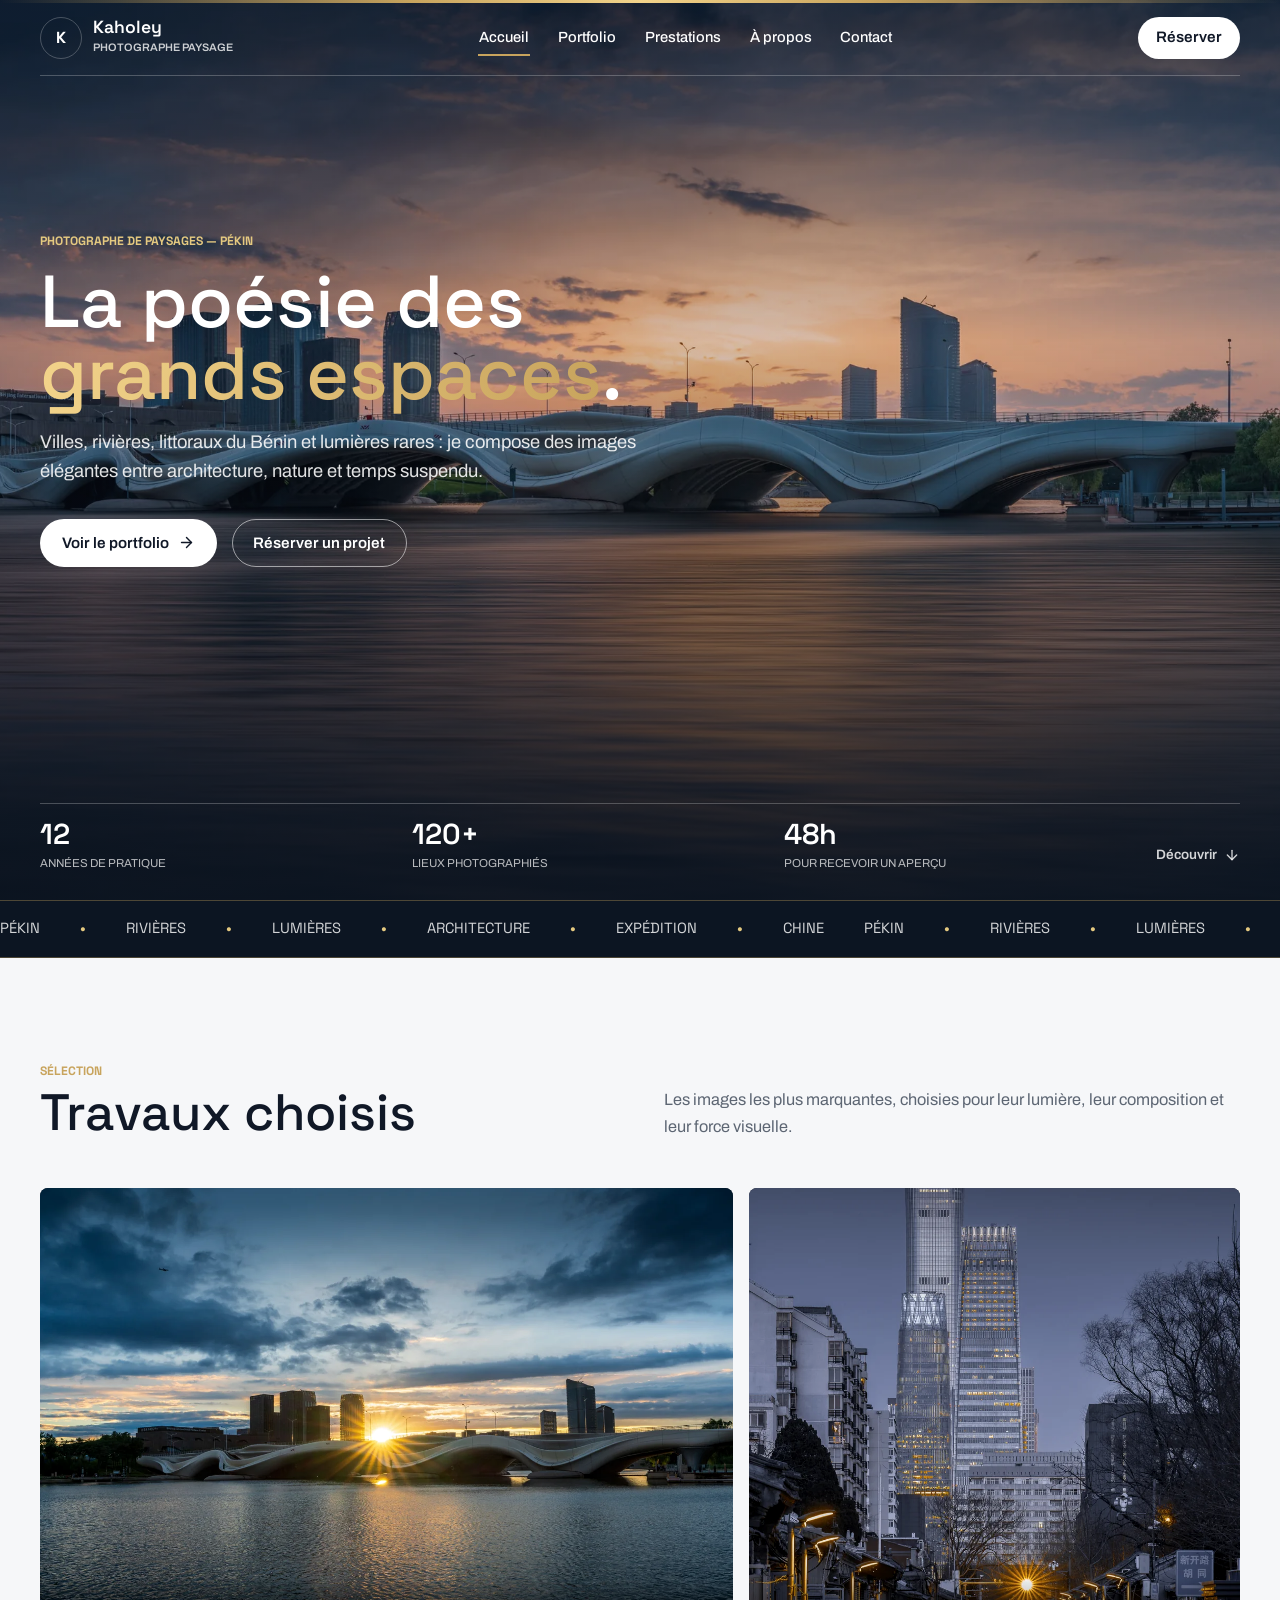
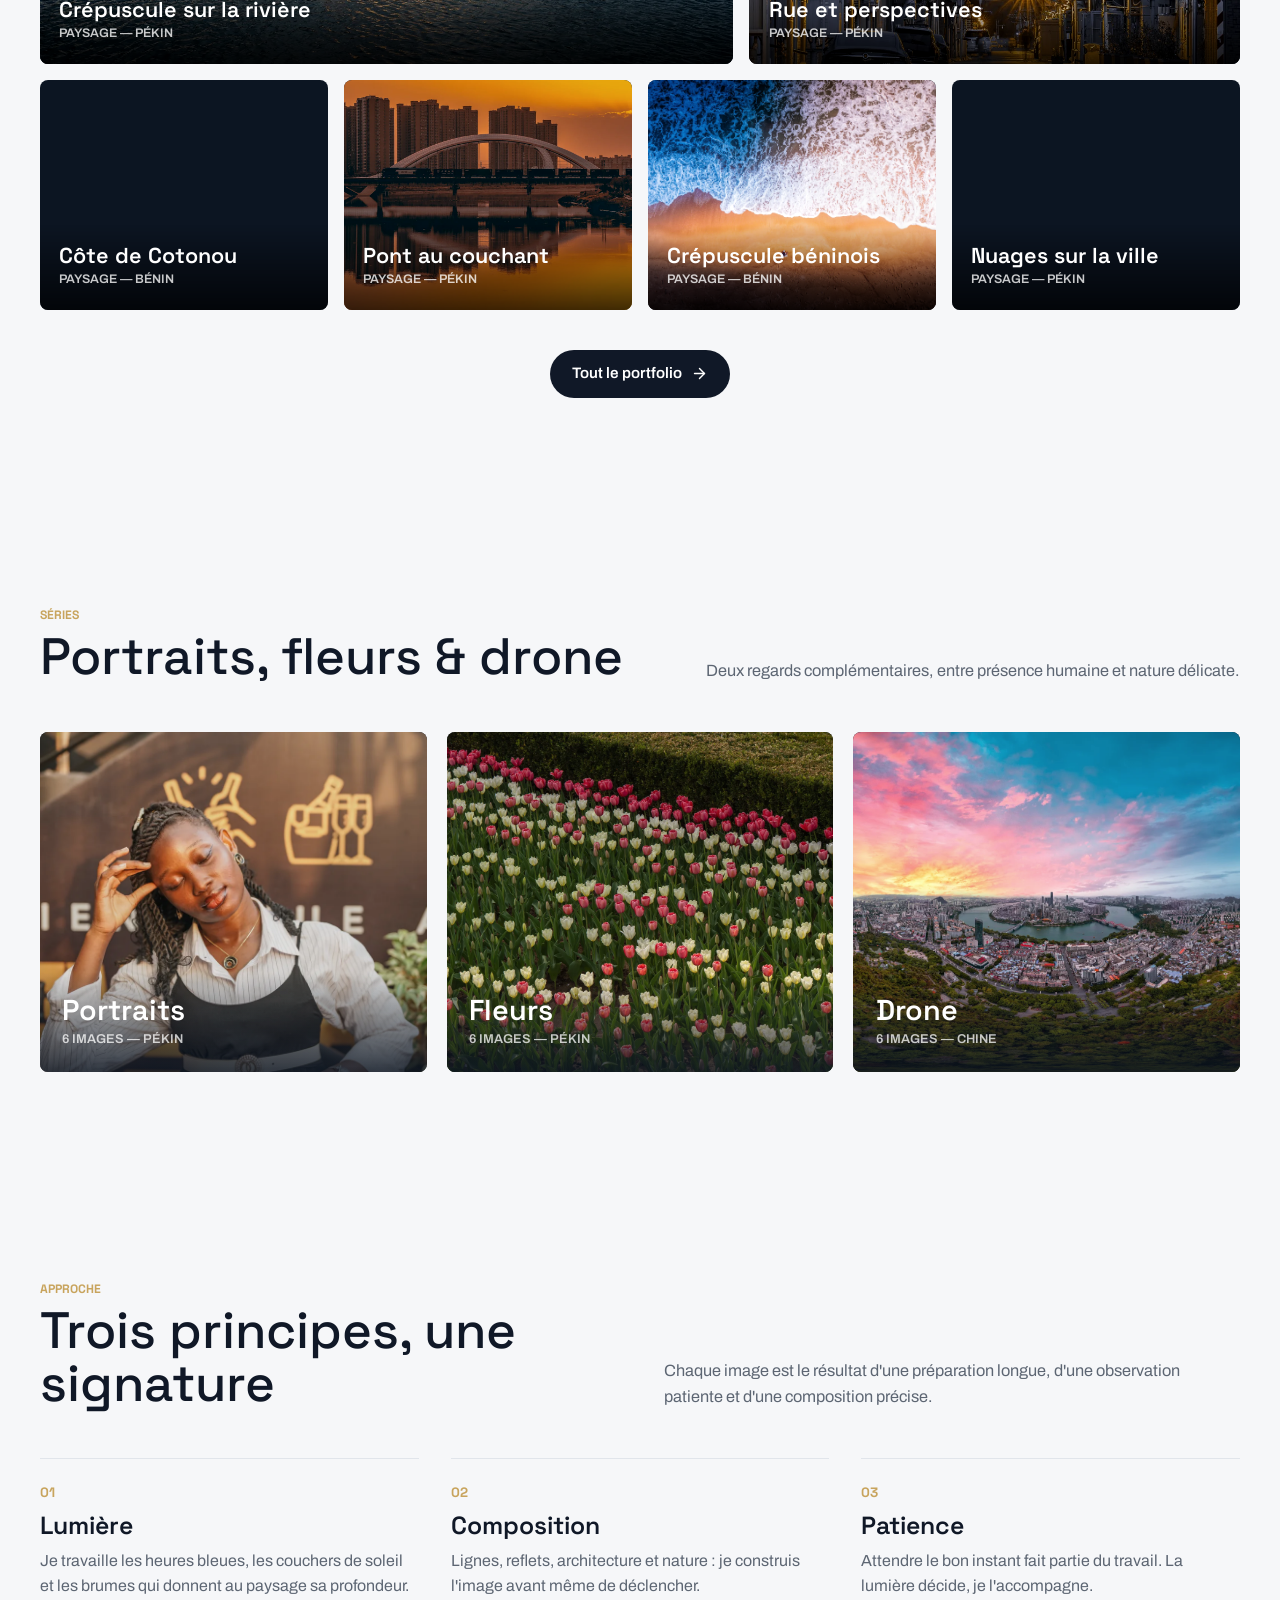
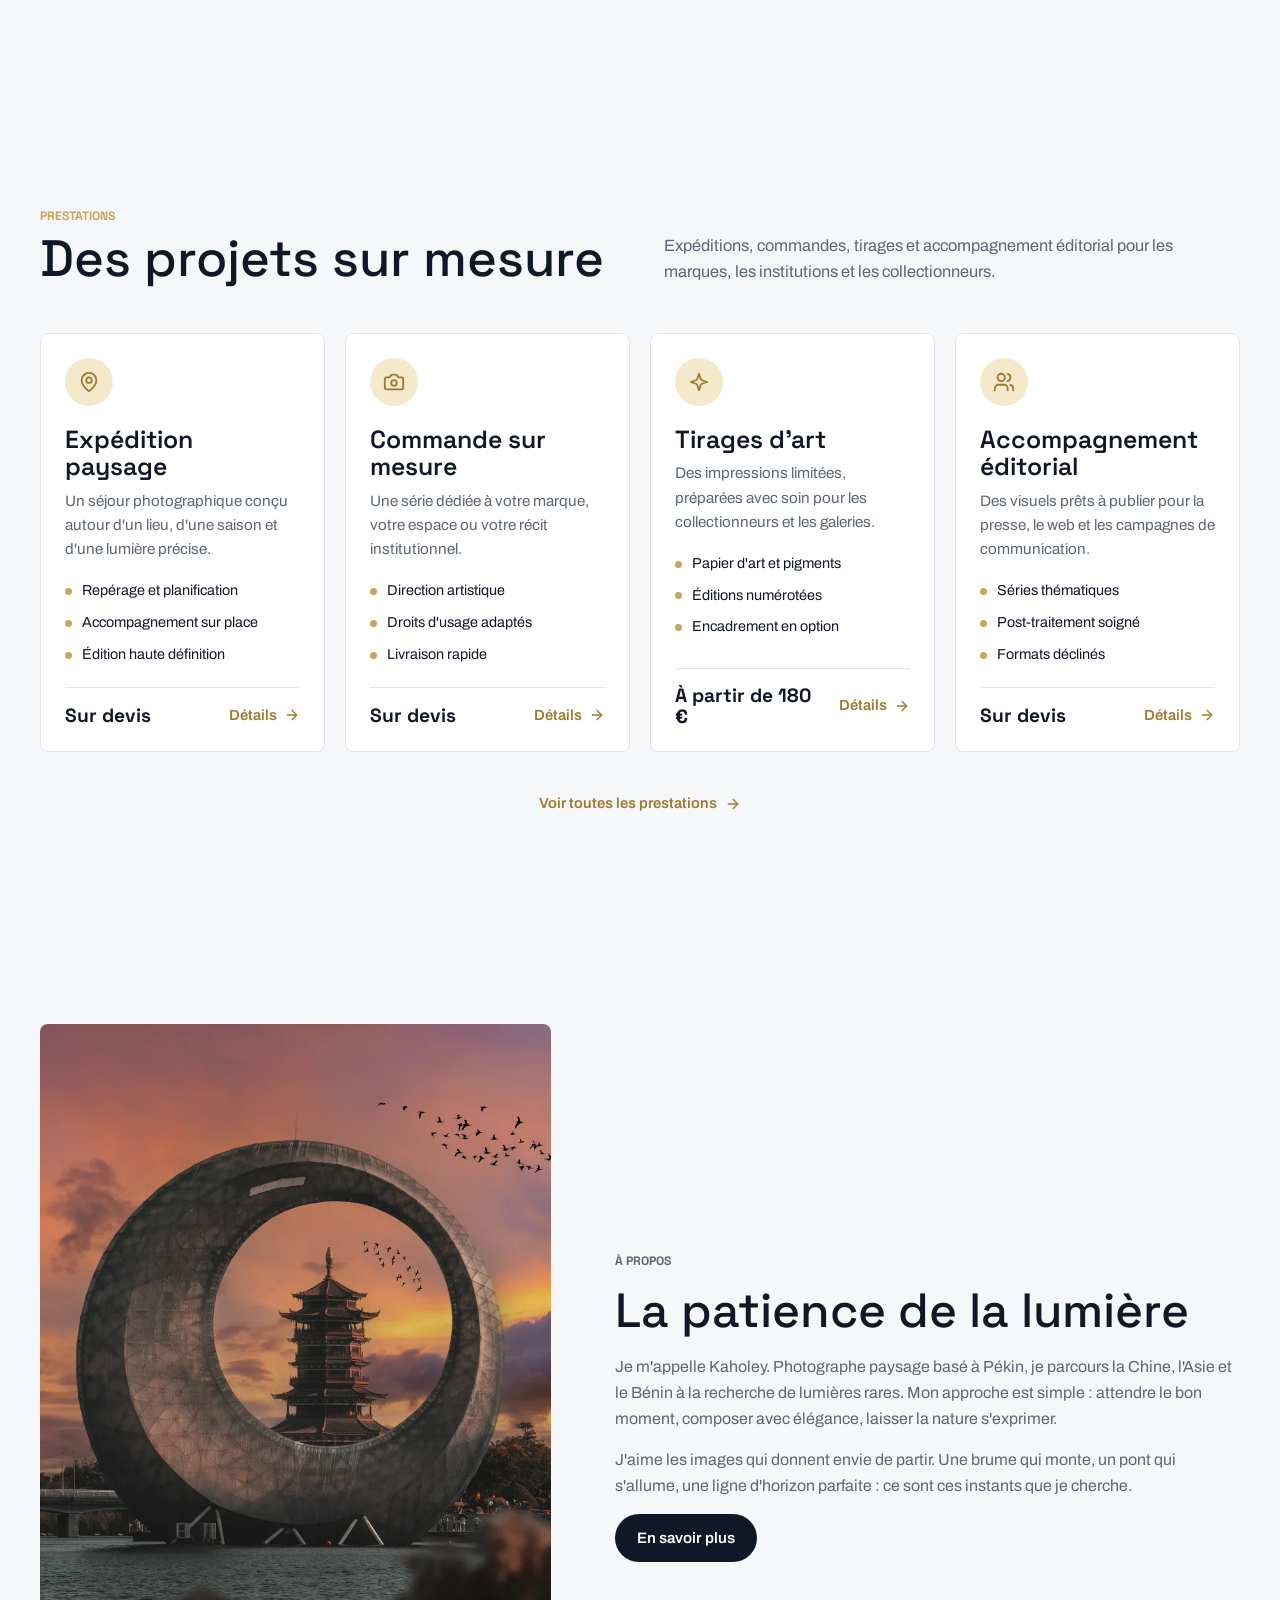
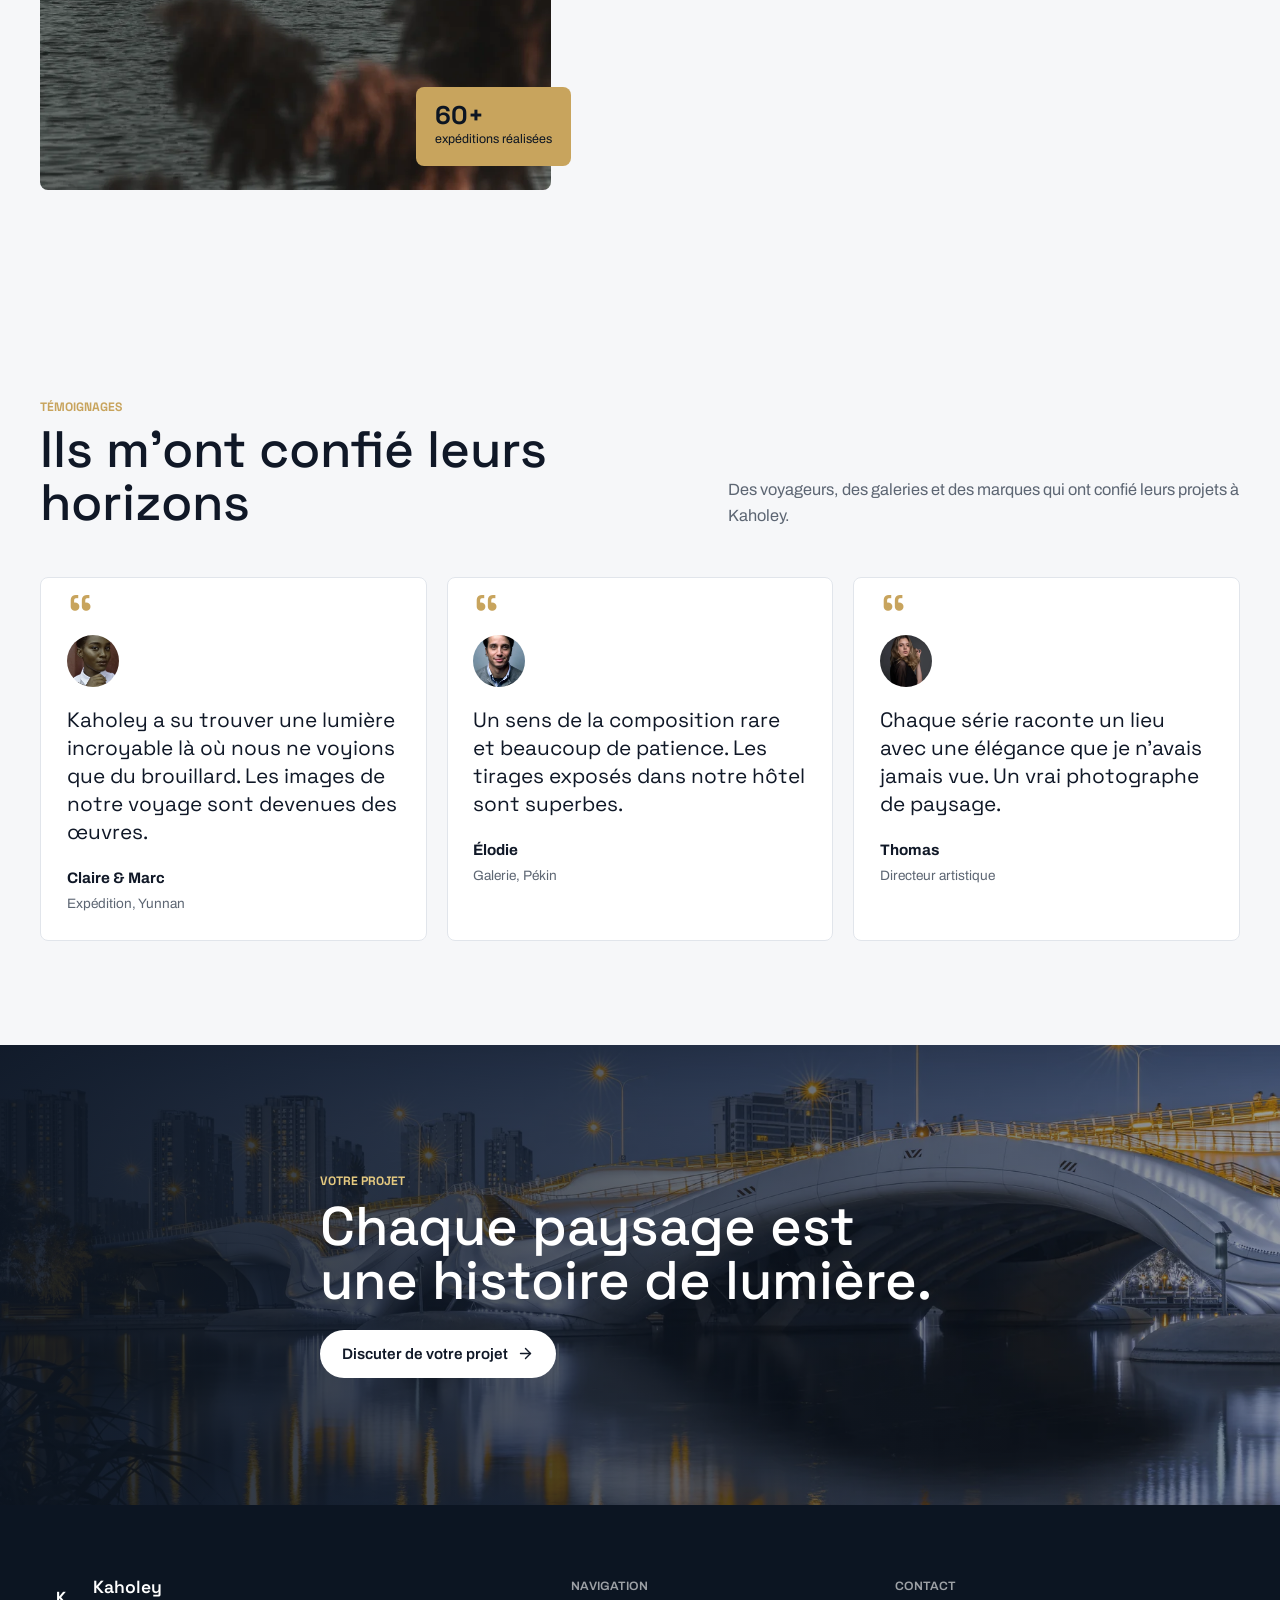
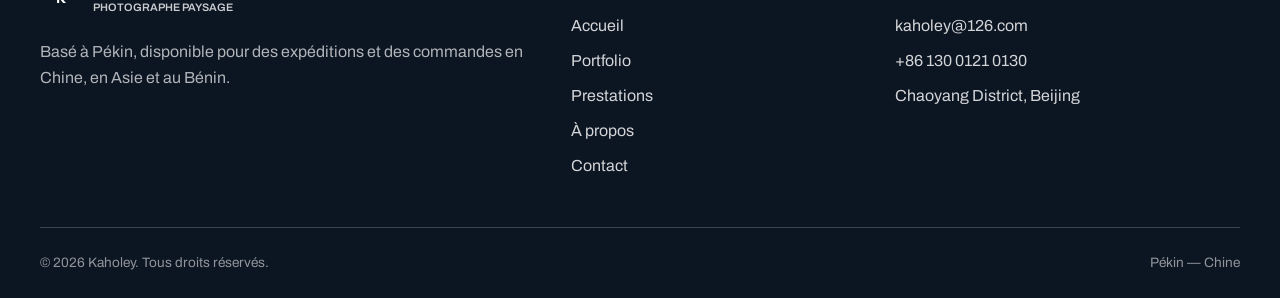
==== commit 9911e27f: "Test continuous deployment GitHub to Netlify" ====
--- a/index.html
+++ b/index.html
@@ -412,5 +412,6 @@
       <span>Pékin — Chine</span>
     </div>
   </footer>
+  <!-- GitHub -> Netlify continuous deployment test -->
 </body>
 </html>
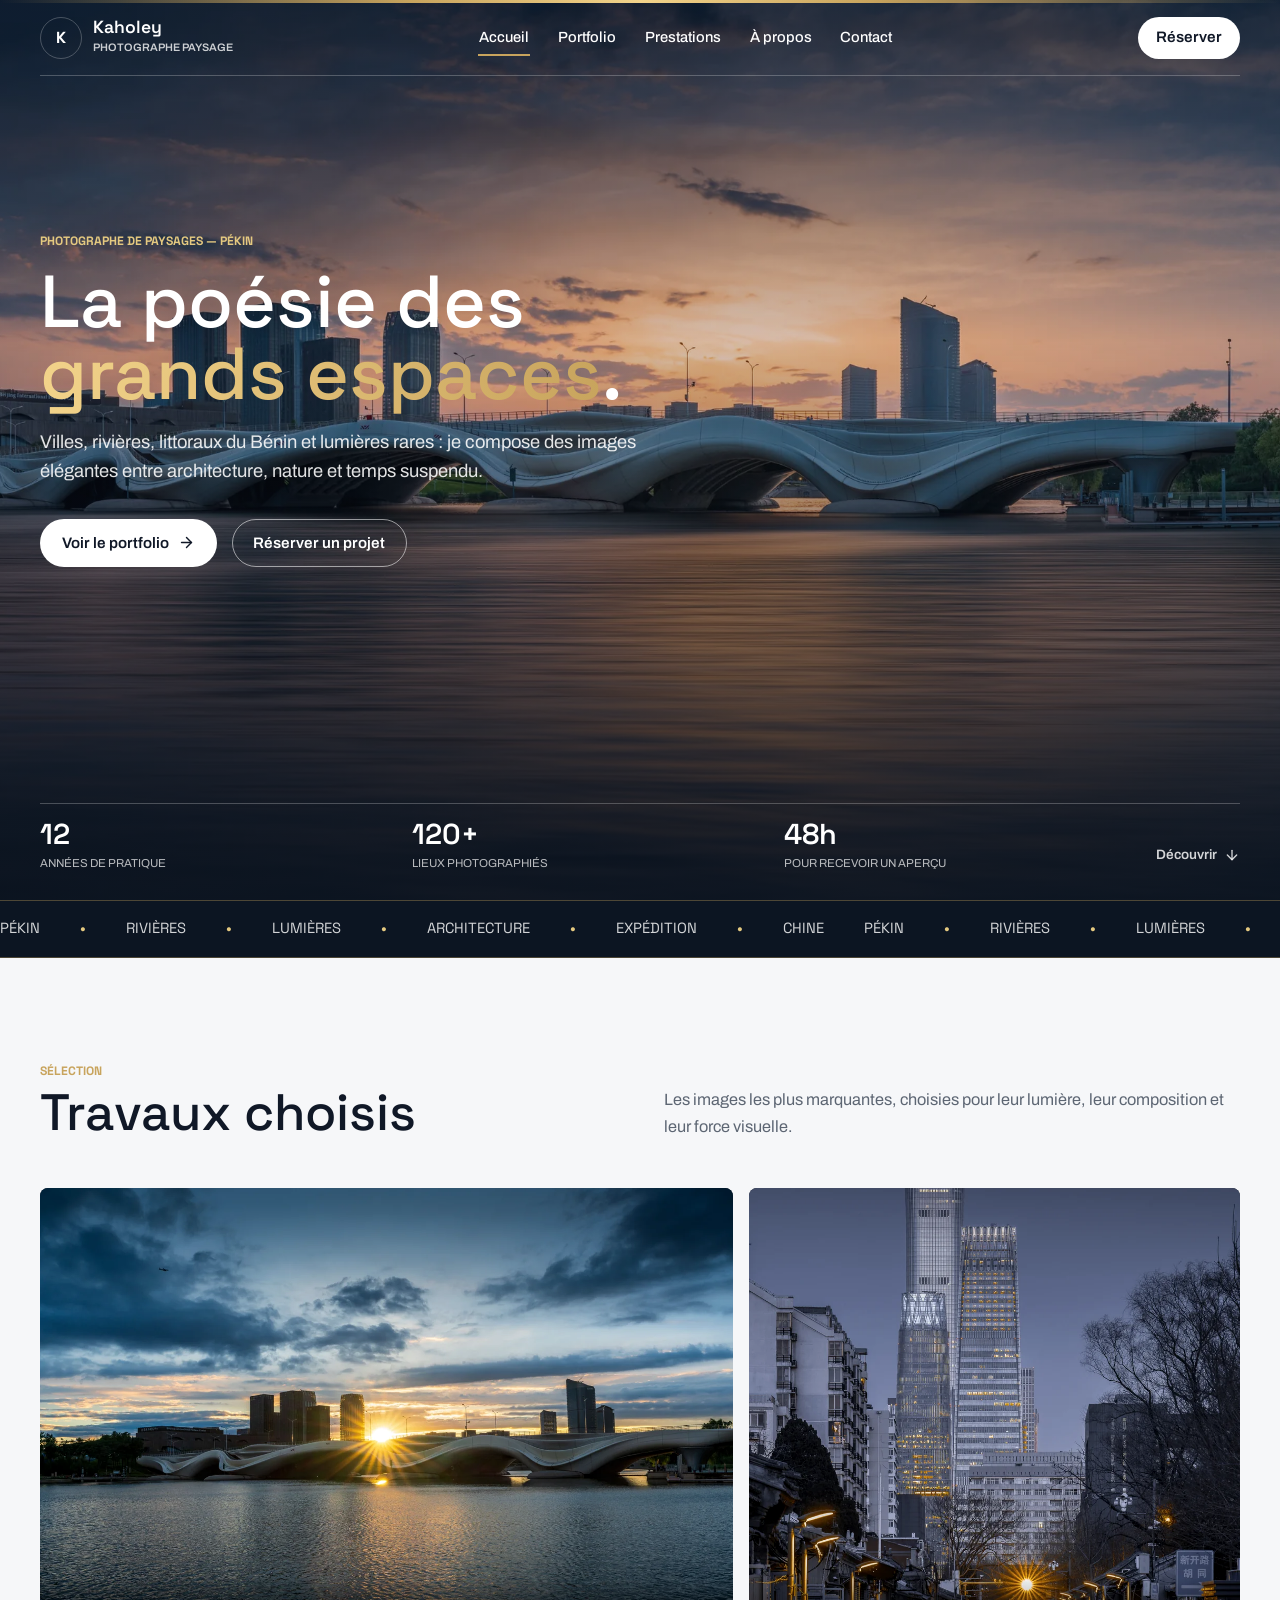
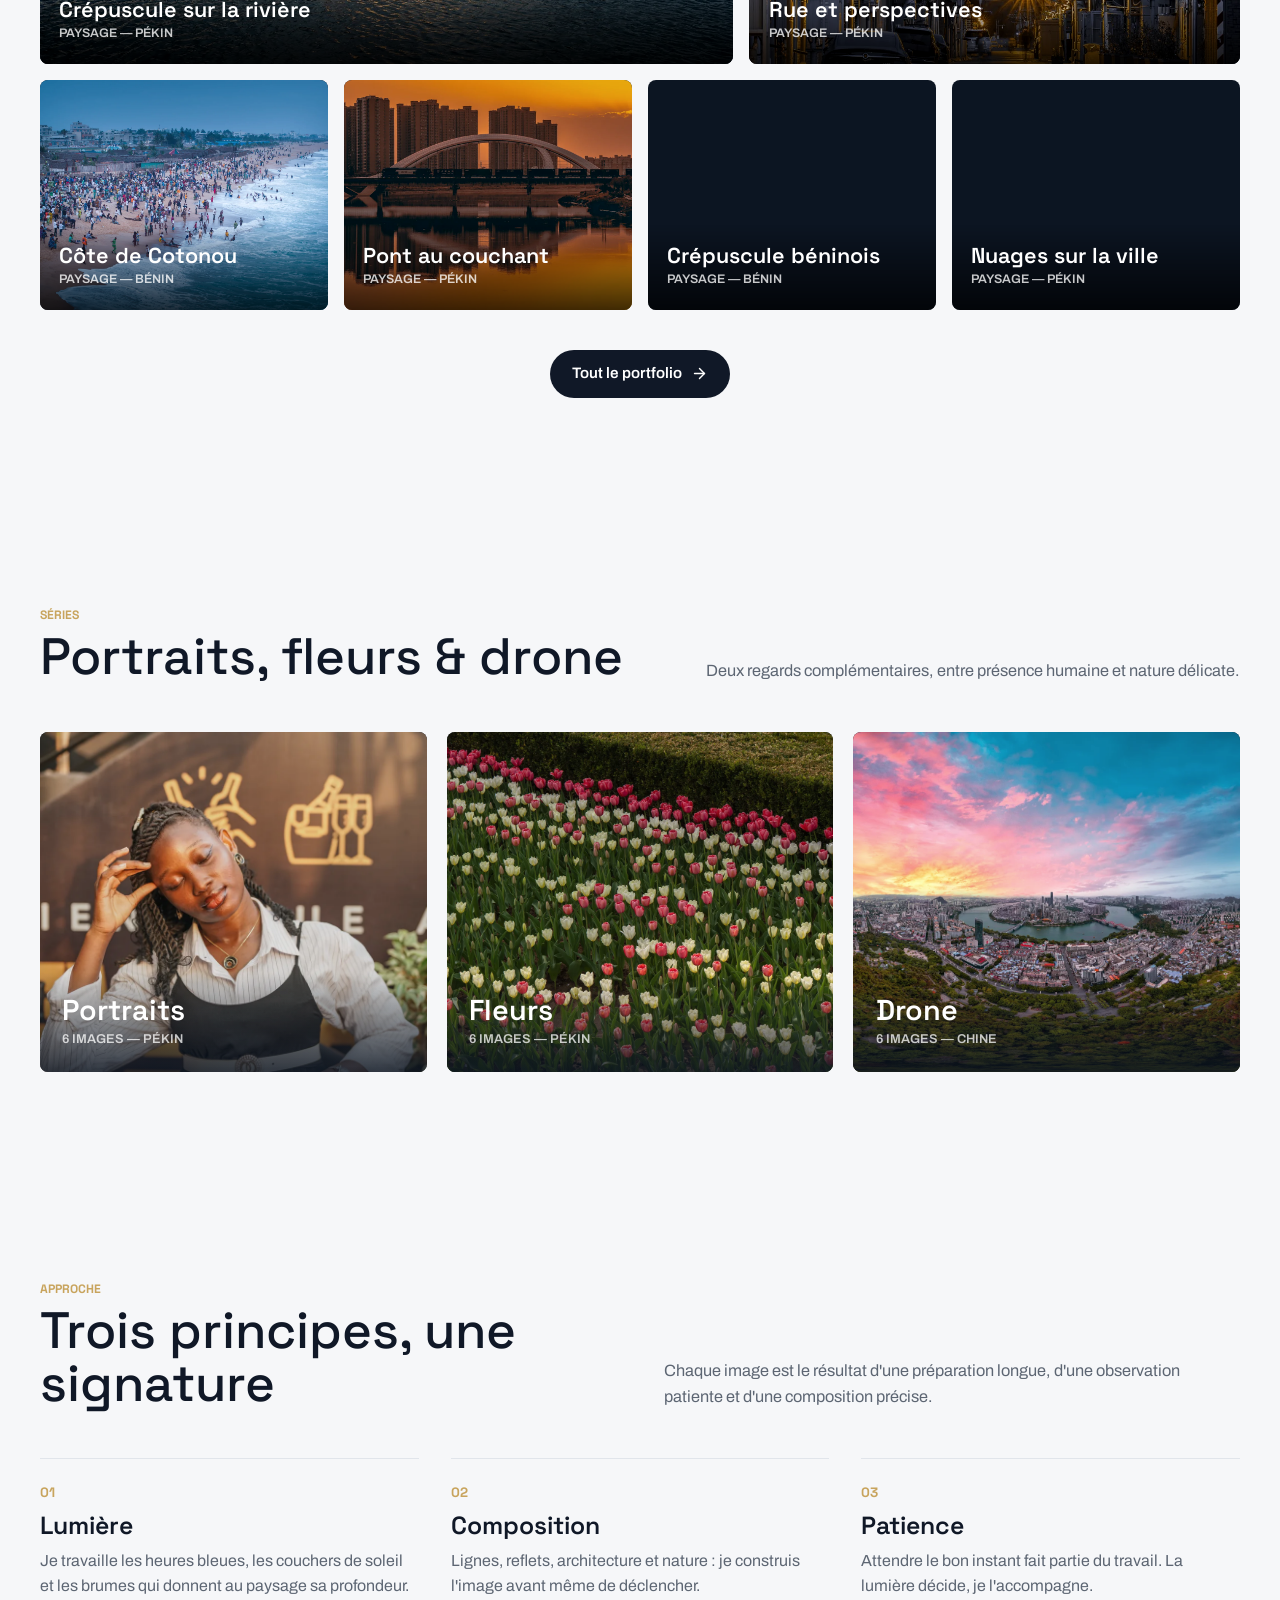
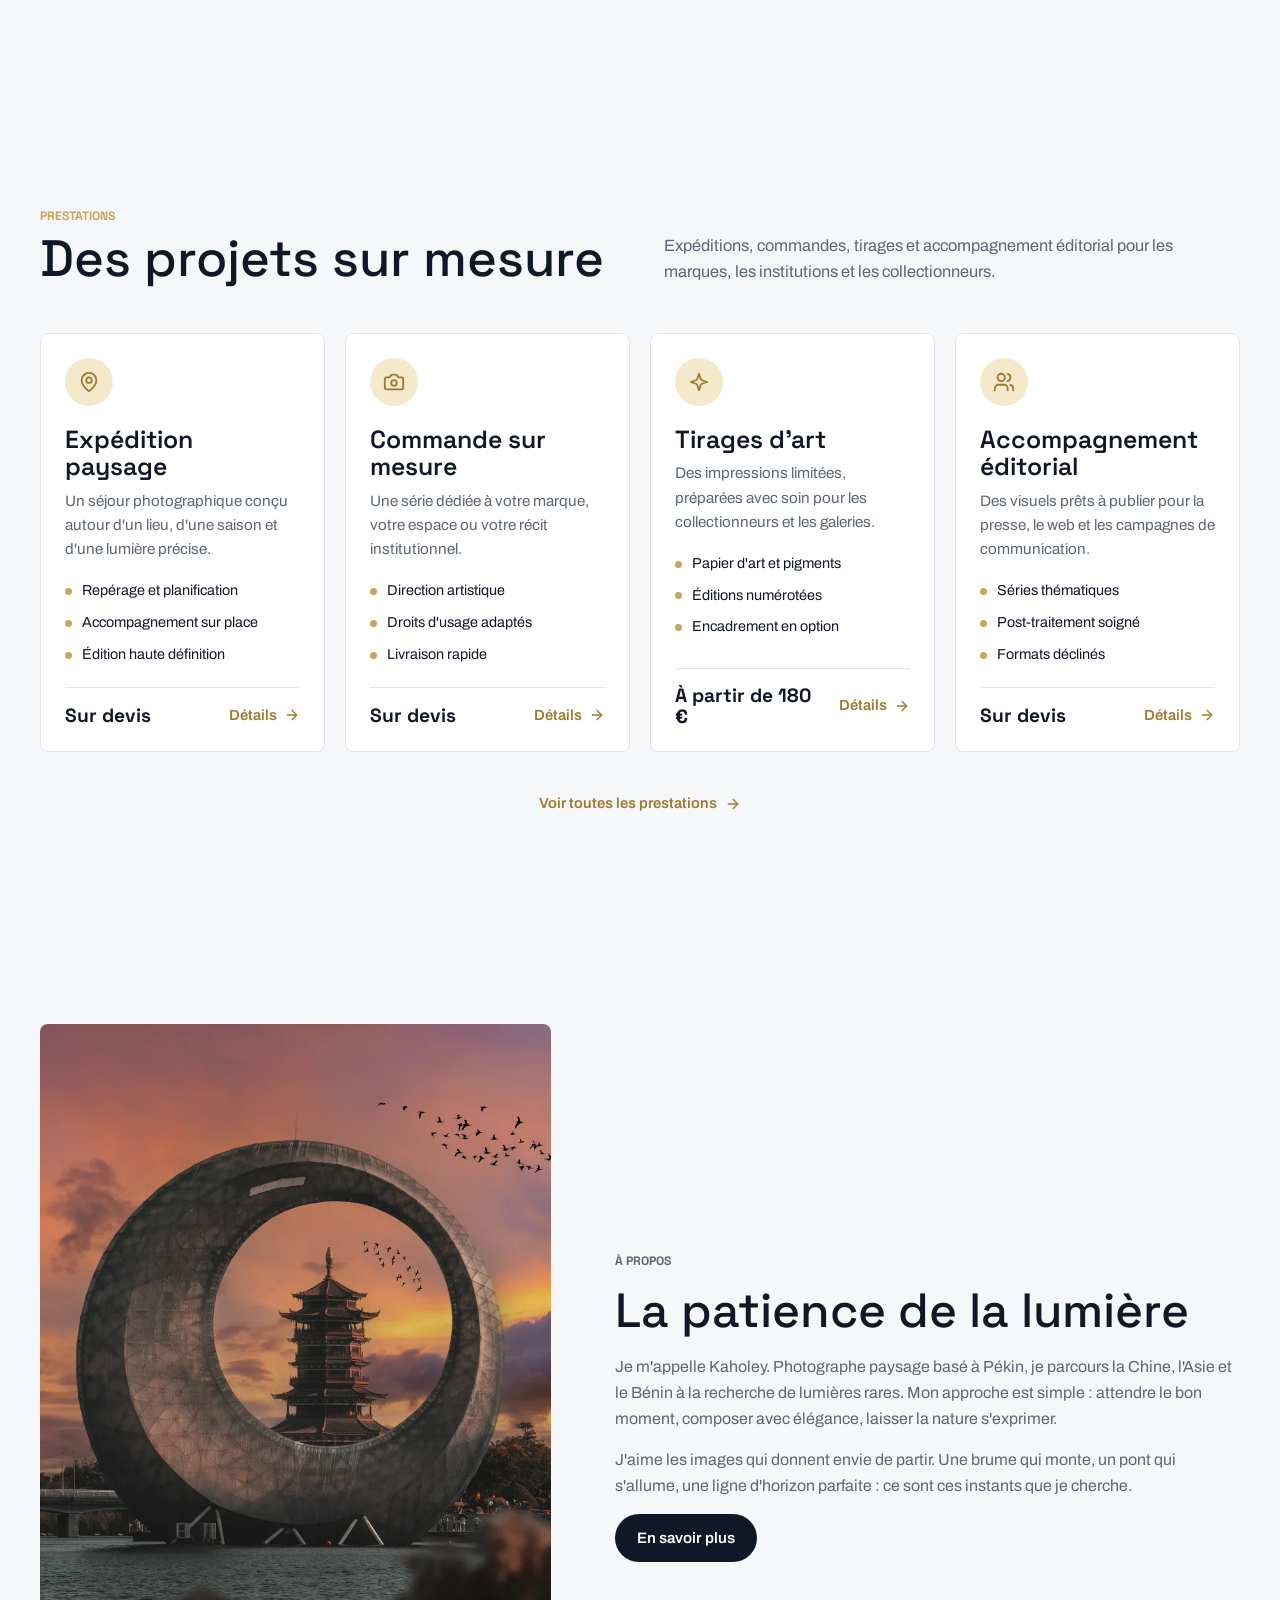
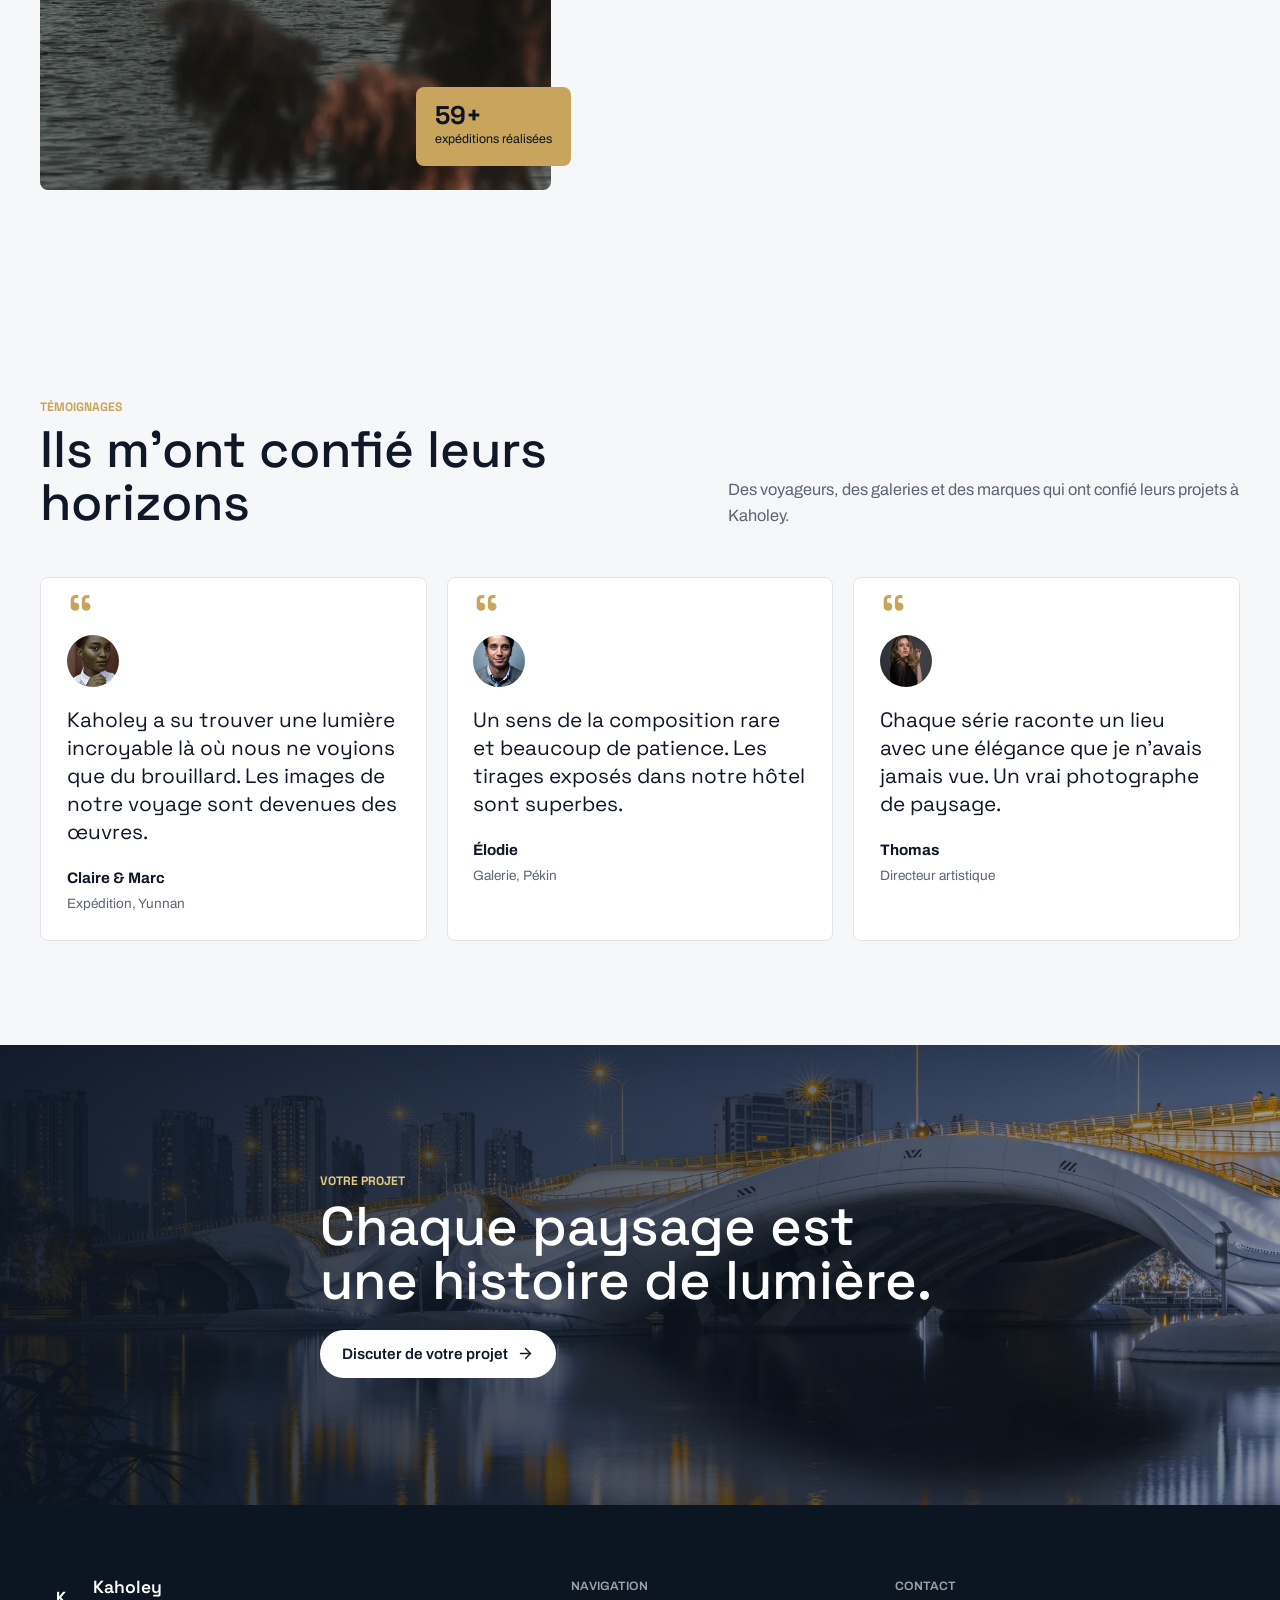
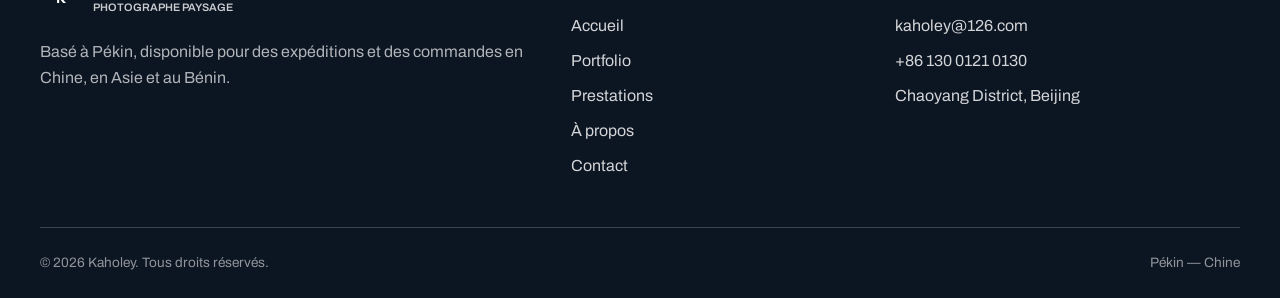
==== commit 6fb4535d: "Remove continuous deployment test marker" ====
--- a/index.html
+++ b/index.html
@@ -412,6 +412,5 @@
       <span>Pékin — Chine</span>
     </div>
   </footer>
-  <!-- GitHub -> Netlify continuous deployment test -->
 </body>
 </html>
